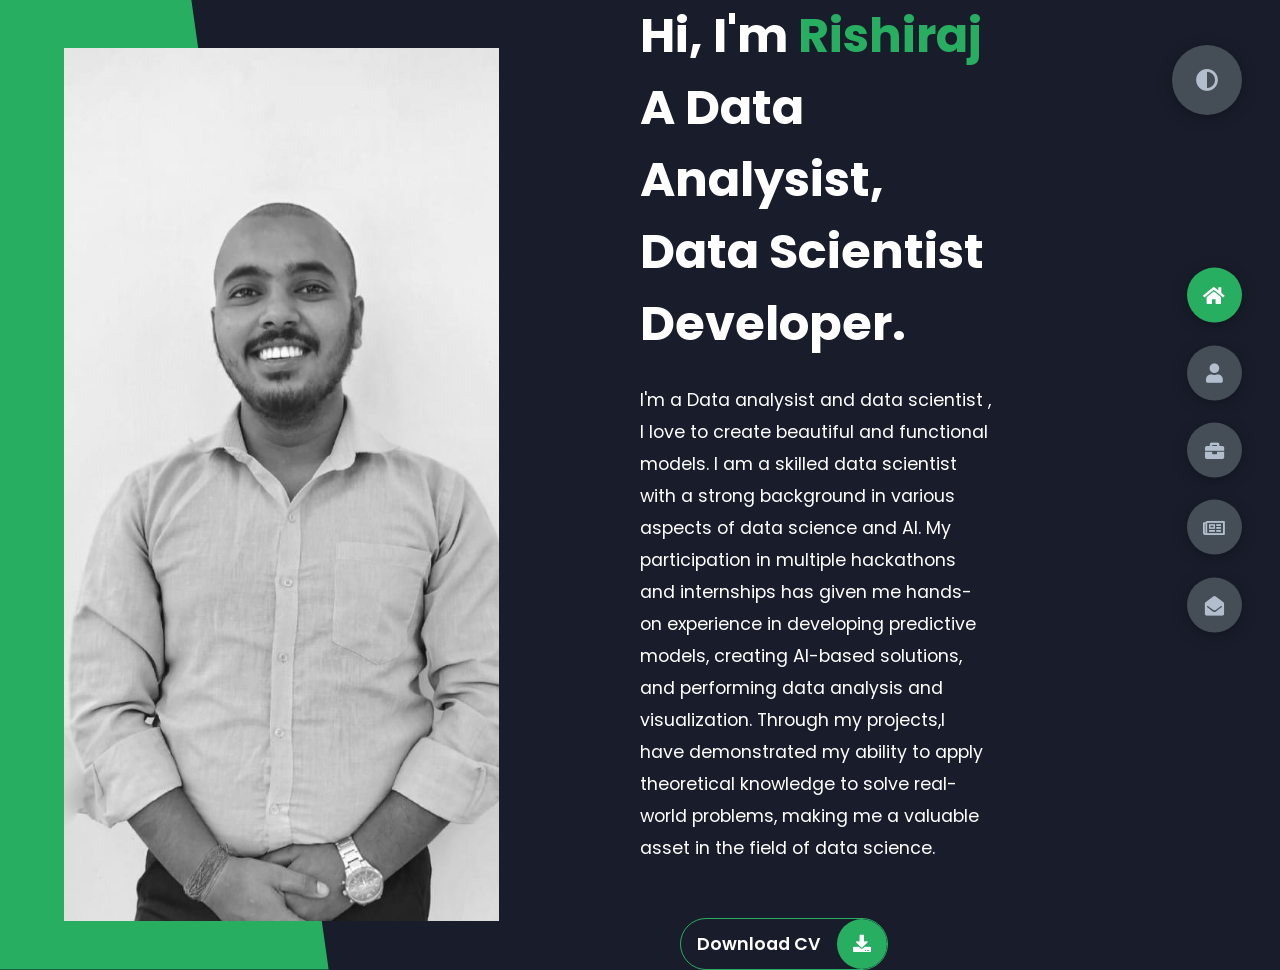
==== index.html @ 8ef6120b "first commit" ====
<!DOCTYPE html>
<html lang="en">
<head>
    <meta charset="UTF-8">
    <meta http-equiv="X-UA-Compatible" content="IE=edge">
    <meta name="viewport" content="width=device-width, initial-scale=1.0">
    <title>Portfolio</title>
    <link rel="stylesheet" href="styles/styles.css">
    <link rel="preconnect" href="https://fonts.googleapis.com">
    <link rel="preconnect" href="https://fonts.gstatic.com" crossorigin>
    <link rel="stylesheet" href="https://cdnjs.cloudflare.com/ajax/libs/font-awesome/5.15.4/css/all.min.css" integrity="sha512-1ycn6IcaQQ40/MKBW2W4Rhis/DbILU74C1vSrLJxCq57o941Ym01SwNsOMqvEBFlcgUa6xLiPY/NS5R+E6ztJQ==" crossorigin="anonymous" referrerpolicy="no-referrer" />
    <link href="https://fonts.googleapis.com/css2?family=Poppins:wght@400;500;600;700;800&display=swap" rel="stylesheet">
</head>
<body class="main-content">
    <header class="container header active" id="home">
        <div class="header-content">
            <div class="left-header">
                <div class="h-shape"></div>
                <div class="image">
                    <img src="img/profile.jpg" alt="">
                </div>
            </div>
            <div class="right-header">
                <h1 class="name">
                    Hi, I'm <span>Rishiraj</span>
                    A Data Analysist, Data Scientist Developer.
                </h1>
                <p>
                    I'm a Data analysist and data scientist , I love to create beautiful and functional models.
                    I am a skilled data scientist with a strong background in various aspects of data science and AI. 
                    My participation in multiple hackathons and internships has given me hands-on experience in developing predictive models, 
                    creating AI-based solutions, and performing data analysis and visualization. 
                    Through my projects,I have demonstrated my ability to apply theoretical knowledge to solve real-world problems, 
                    making me a valuable asset in the field of data science.
                </p>
                <div class="btn-con">
                    <a href="https://drive.google.com/file/d/1tD6xIuX5sP1m7HAgYKyk9dXSA5JoWOul/view" class="main-btn">
                        <span class="btn-text">Download CV</span>
                        <span class="btn-icon"><i class="fas fa-download"></i></span>
                    </a>
                </div>
            </div>
        </div>
    </header>
    <main>
        <section class="container about" id="about">
            <div class="main-title">
                <h2>About <span>me</span><span class="bg-text">my stats</span></h2>
            </div>
            <div class="about-container">
                <div class="left-about">
                    <h4>Information About me</h4>
                    <p>
                        Hello, my name is Rishi Raj. I am a passionate computer science student specializing in artificial intelligence (AI), with a strong foundation in data science and AI. I have gained substantial practical experience through various hackathons and internships.
                        My academic journey and hands-on projects have equipped me with the skills to develop predictive models, create AI-based solutions, and perform detailed data analysis and visualization. Notable projects include AI-based robotic arms, hand gesture detection systems, and multiple PDF LLM models.
                        These experiences have enabled me to effectively apply theoretical knowledge to solve real-world problems.
                        My key strengths include a quick learning ability, adaptability, strong analytical skills, attention to detail, and a proactive problem-solving approach. These qualities allow me to excel in data analysis and model development.
                        I tend to take on too many tasks at once due to my high motivation and eagerness to contribute, which can sometimes lead to stress. I am actively working on improving my time management and prioritization skills.
                        My passion for AI and data science, combined with my practical experience and commitment to continuous learning, make me a valuable asset in the field. I am excited about opportunities to contribute to innovative projects and further develop my skills.
                    </p>
                    <div class="btn-con">
                        <a href="https://drive.google.com/file/d/1tD6xIuX5sP1m7HAgYKyk9dXSA5JoWOul/view" class="main-btn">
                            <span class="btn-text">Download CV</span>
                            <span class="btn-icon"><i class="fas fa-download"></i></span>
                        </a>
                    </div>
                </div>
                <div class="right-about">
                    <div class="about-item">
                        <div class="abt-text">
                            <p class="large-text">10+</p>
                            <p class="small-text">Projects <br /> Completed</p>
                        </div>
                    </div>
                    <div class="about-item">
                        <div class="abt-text">
                            <p class="large-text">2+</p>
                            <p class="small-text">Years of <br /> experience</p>
                        </div>
                    </div>
                    <div class="about-item">
                        <div class="abt-text">
                            <p class="large-text">15+</p>
                            <p class="small-text">Happy <br /> Clients</p>
                        </div>
                    </div>
                    <div class="about-item">
                        <div class="abt-text">
                            <p class="large-text">40+</p>
                            <p class="small-text">Customer <br /> reviews</p>
                        </div>
                    </div>
                </div>
            </div>
            <div class="about-stats">
                <h4 class="stat-title">My Skills</h4>
                <div class="progress-bars">
                    <div class="progress-bar">
                        <p class="prog-title">Data Analysist</p>
                        <div class="progress-con">
                            <p class="prog-text">80%</p>
                            <div class="progress">
                                <span class="html"></span>
                            </div>
                        </div>
                    </div>
                    <div class="progress-bar">
                        <p class="prog-title">python</p>
                        <div class="progress-con">
                            <p class="prog-text">95%</p>
                            <div class="progress">
                                <span class="css"></span>
                            </div>
                        </div>
                    </div>
                    <div class="progress-bar">
                        <p class="prog-title">Data Scientist</p>
                        <div class="progress-con">
                            <p class="prog-text">75%</p>
                            <div class="progress">
                                <span class="js"></span>
                            </div>
                        </div>
                    </div>
                    <div class="progress-bar">
                        <p class="prog-title">pandas</p>
                        <div class="progress-con">
                            <p class="prog-text">70%</p>
                            <div class="progress">
                                <span class="react"></span>
                            </div>
                        </div>
                    </div>
                    <div class="progress-bar">
                        <p class="prog-title">power Bi</p>
                        <div class="progress-con">
                            <p class="prog-text">67%</p>
                            <div class="progress">
                                <span class="node"></span>
                            </div>
                        </div>
                    </div>
                    <div class="progress-bar">
                        <p class="prog-title">Dialogflow</p>
                        <div class="progress-con">
                            <p class="prog-text">70%</p>
                            <div class="progress">
                                <span class="python"></span>
                            </div>
                        </div>
                    </div>
                </div>
            </div>
            <h4 class="stat-title">My Timeline</h4>
            <div class="timeline">
                <div class="timeline-item">
                    <div class="tl-icon">
                        <i class="fas fa-briefcase"></i>
                    </div>
                    <p class="tl-duration">january 2024 - present</p>
                    <h5>Data Analysist intern<span> - Akiyam solution Private limited</span></h5>
                    <p>
                        Key Skills: Python, Data Analysis, Megical.io, Apollo.ai, Power BI
                        Lead Generation:
                        Utilize Apollo.io for data scraping to efficiently gather potential leads and contact information.
                        Data Analysis with Power BI:
                        Currently working with Power BI to analyze data and create insightful reports and dashboards to support data-driven decision-making.
                    </p>
                </div>
                <div class="timeline-item">
                    <div class="tl-icon">
                        <i class="fas fa-briefcase"></i>
                    </div>
                    <p class="tl-duration">april 2023- january 2024</p>
                    <h5>Data scientist intern<span> - Quantum AI system</span></h5>
                    <p>
                        **Key Skills**: Machine Learning (ML), Large Language Models (LLM), Python, Data Science, Dialogflow
                        Optimized AI solutions through data analysis and model development. 
                        Enhanced user interactions by integrating large language models (LLM) into UI/UX design. Developed chatbots using LLM for interacting with PDF documents.
                        Created data insight dashboards in Django, integrating with databases.
                        Improved user communication by building AI chatbots with Dialogflow and LLM. Designed interactive financial data representations using data visualization tools. Enhanced system architecture and data quality by creating and documenting data models and flows.
                    </p>
                </div>
                <div class="timeline-item">
                    <div class="tl-icon">
                        <i class="fas fa-briefcase"></i>
                    </div>
                    <p class="tl-duration"> december 2023 - may2024</p>
                    <h5>Data scientist developer intern <span> Nullclass Private limited </span></h5>
                    <p>
                        Key Skills: NLTK, CI/CD pipeline, Python.
                        Built a summary generation web app and summarized news articles.
                        Created a chatbot using NLP.
                        Developed an automated machine learning pipeline for faster model training and deployment.
                    </p>
                </div>
                <div class="timeline-item">
                    <div class="tl-icon">
                        <i class="fas fa-briefcase"></i>
                    </div>
                    <p class="tl-duration">2017 march</p>
                    <h5>Secondary school <span> - R.B. +2 HIGH SCHOOL</span></h5>
                    <p>
                        This entry indicates that the person completed their 10th grade education at R.B. +2 High School in Nalanda in the year 2017.
                        They were enrolled under the Bihar Board of Open Schooling and Examination (BBOSE) and achieved a percentage score of 66.20%.
                    </p>
                </div>
                <div class="timeline-item">
                    <div class="tl-icon">
                        <i class="fas fa-briefcase"></i>
                    </div>
                    <p class="tl-duration">2017 - 2019</p>
                    <h5>Senior-secondary school<span> M.H.S Hight school</span></h5>
                    <p>
                        This indicates that the individual completed their 12th grade at M.H.S. High School in Patna in the year 2020.
                        They were under the Bihar School Examination Board (BSEB) and achieved a percentage score of 70%.
                    </p>
                </div>
                <div class="timeline-item">
                    <div class="tl-icon">
                        <i class="fas fa-briefcase"></i>
                    </div>
                    <p class="tl-duration">2021 - present</p>
                    <h5>Computer Science with Artifical Intelligents Degree<span> - Parul  University</span></h5>
                    <p> Degree: Bachelor of Technology (B.Tech.)
                        CGPA: 6.28 out of 10
                        This indicates that you are pursuing a B.Tech.
                        degree in Computer Science and Engineering with a focus on Programming and Information Technology at Parul University.
                        Your cumulative grade point average (CGPA) so far is 6.28 on a 10-point scale.
                    </p>
                </div>
            </div>
        </section>
        <section class="container" id="portfolio">
            <div class="main-title">
                <h2>My <span>Portfolio</span><span class="bg-text">My Work</span></h2>
            </div>
            <p class="port-text">
                Here is some of my work that I've done in various programming languages.
            </p>
            <div class="portfolios">
                <div class="portfolio-item">
                    <div class="image">
                        <img src="img/hand1.jpg" alt="">
                    </div>
                    <div class="hover-items">
                        <h3>Project Source</h3>
                        <div class="icons">
                            <a href="https://github.com/chalescharli/gasters/blob/main/seco.py" class="icon">
                                <i class="fab fa-github"></i>
                            </a>
                    
                            
                        </div>
                    </div>
                </div>
                <div class="portfolio-item">
                    <div class="image">
                        <img src="img/data analysist.jpg" alt="">
                    </div>
                    <div class="hover-items">
                        <h3>Project Source</h3>
                        <div class="icons">
                            <a href="https://github.com/chalescharli/data-analysist-assignment-" class="icon">
                                <i class="fab fa-github"></i>
                            </a>
                        </div>
                    </div>
                </div>
                <div class="portfolio-item">
                    <div class="image">
                        <img src="img/AI base arm.jpg" alt="">
                    </div>
                    <div class="hover-items">
                        <h3>Project Source</h3>
                        <div class="icons">
                            <a href="https://github.com/chalescharli/minor-project" class="icon">
                                <i class="fab fa-github"></i>
                            </a>
                        </div>
                    </div>
                </div>
                <div class="portfolio-item">
                    <div class="image">
                        <img src="img/LLM.jpg" alt="">
                    </div>
                    <div class="hover-items">
                        <h3>Project Source</h3>
                        <div class="icons">
                            <a href="https://github.com/chalescharli/multiple_pdf_LLM" class="icon">
                                <i class="fab fa-github"></i>
                            </a>
                        </div>
                    </div>
                </div>
                <div class="portfolio-item">
                    <div class="image">
                        <img src="img/Machine-Learning.jpg" alt="">
                    </div>
                    <div class="hover-items">
                        <h3>Project Source</h3>
                        <div class="icons">
                            <a href="https://github.com/chalescharli/Python_Machine_learning_masters" class="icon">
                                <i class="fab fa-github"></i>
                            </a>
                        </div>
                    </div>
                </div>
                <div class="portfolio-item">
                    <div class="image">
                        <img src="img/data-science.jpg" alt="">
                    </div>
                    <div class="hover-items">
                        <h3>Project Source</h3>
                        <div class="icons">
                            <a href="https://github.com/chalescharli/data-science-assignment-" class="icon">
                                <i class="fab fa-github"></i>
                            </a>
                        </div>
                    </div>
                </div>
                <div class="portfolio-item">
                    <div class="image">
                        <img src="img/audio.jpg" alt="">
                    </div>
                    <div class="hover-items">
                        <h3>Project Source</h3>
                        <div class="icons">
                            <a href="https://github.com/chalescharli/audio-recogination" class="icon">
                                <i class="fab fa-github"></i>
                            </a>
                        </div>
                    </div>
                </div>
            </div>
        </section>
        <section class="container" id="blogs">
            <div class="blogs-content">
                <div class="main-title">
                    <h2>My <span>Blogs</span><span class="bg-text">My Blogs</span></h2>
                </div>
                <div class="blogs">
                    <div class="blog">
                        <img src="img/ros.jpg" alt="">
                        <div class="blog-text">
                            <h4>
                                what is ROS and how to connect with Artifical intelligence
                            </h4>
                            <p>
                                ROS, or Robot Operating System, 
                                is an open-source framework designed for robotics development.
                                Integrating AI with ROS allows robots to perform more intelligent and autonomous tasks.
                            </p>
                        </div>
                    </div>
                    <div class="blog">
                        <img src="img/neural network.jpg" alt="">
                        <div class="blog-text">
                            <h4>
                                basic knowledge of neural network and there uses
                            </h4>
                            <p>
                                A neural network is a computational model that is designed based on the functions of animal nerve systems, 
                                especially the brain to process information. It consists of layers of interconnected nodes (neurons). These networks are used to recognize patterns, 
                                make decisions as well as for accomplishing complex tasks through learning from data.
                            </p>
                        </div>
                    </div>
                    <div class="blog">
                        <img src="img/blogdatascience.jpg" alt="">
                        <div class="blog-text">
                            <h4>
                                How to become a data scientist?
                            </h4>
                            <p>
                                It is true that minimum education and training is somewhat mandatory to pursue a career as a data scientist but it also requires technical, domain and industry experience. 
                            </p>
                        </div>
                    </div>
                    <div class="blog">
                        <img src="img/llm_blog.jpg" alt="">
                        <div class="blog-text">
                            <h4>
                                Large Language Model (LLM)
                            </h4>
                            <p>
                                Large Language Models (LLMs) have revolutionized the natural language processing by excelling in tasks such as text generation, translation, summarization and question answering. Despite their impressive capabilities, these models may not always be suitable for specific tasks or domains due to compatibility issues. 
                            </p>
                        </div>
                    </div>
                    <div class="blog">
                        <img src="img/generative ai.jpg" alt="">
                        <div class="blog-text">
                            <h4>
                                what is Generative AI?
                            </h4>
                            <p>
                                Generative AI refers to artificial intelligence systems that can create new content or data, such as text, images, music, and more, by learning patterns from existing data. These models can generate human-like text, produce realistic images, create original music, and even design new products.
                            </p>
                        </div>
                    </div>
                    <div class="blog">
                        <img src="img/blog machine learning.jpg" alt="">
                        <div class="blog-text">
                            <h4>
                               what is machine learning?
                            </h4>
                            <p>
                                Machine learning (ML) is a subfield of artificial intelligence (AI) that involves the development of algorithms and statistical models that enable computers to learn from and make predictions or decisions based on data. Unlike traditional programming, where a computer follows explicit instructions to perform a task, machine learning allows computers to identify patterns and infer rules from data to improve their performance on a specific task over time.
                            </p>
                        </div>
                    </div>
                </div>
            </div>
        </section>
        <section class="container contact" id="contact">
            <div class="contact-container">
                <div class="main-title">
                    <h2>Contact <span>Me</span><span class="bg-text">Contact</span></h2>
                </div>
                <div class="contact-content-con">
                    <div class="left-contact">
                        <h4>Contact me here</h4>
                        <p>
                          Thank you for visiting my website.

                        </p>
                        <div class="contact-info">
                            <div class="contact-item">
                                <div class="icon">
                                    <i class="fas fa-map-marker-alt"></i>
                                    <span>Location</span>
                                </div>
                                <p>
                                    : Gujarat, India
                                </p>
                            </div>
                            <div class="contact-item">
                                <div class="icon">
                                    <i class="fas fa-envelope"></i>
                                    <span>Email</span>
                                </div>
                                <p>
                                    <span>: rishiraj1131@gmail.com</span>
                                </p>
                            </div>
                            <div class="contact-item">
                                <div class="icon">
                                    <i class="fas fa-user-graduate"></i>
                                    <span>Education</span>
                                </div>
                                <p>
                                    <span>: Parul University </span>
                                </p>
                            </div>
                            <div class="contact-item">
                                <div class="icon">
                                    <i class="fas fa-user-graduate"></i>
                                    <span>Mobile Number</span>
                                </div>
                                <p>
                                    <span>: 7779839102</span>
                                </p>
                            </div>
                            <div class="contact-item">
                                <div class="icon">
                                    <i class="fas fa-globe-africa"></i>
                                    <span>Languages</span>
                                </div>
                                <p>
                                    <span>: English, Hindi</span>
                                </p>
                            </div>
                        </div>
                        <div class="contact-icons">
                            <div class="contact-icon">
                                <a href="https://www.facebook.com/rorajput4" target="_blank">
                                    <i class="fab fa-facebook-f"></i>
                                </a>
                                <a href="https://twitter.com/RishiRa07490731" target="_blank">
                                    <i class="fab fa-twitter"></i>
                                </a>
                                <a href="https://github.com/chalescharli" target="_blank">
                                    <i class="fab fa-github"></i>
                                </a>
                                <a href="https://charli-rishi1131.medium.com/" target="_blank">
                                    <i class="fab fa-medium"></i>
                                </a>

                               
                            </div>
                        </div>
                        <div class="contact-form">
                            <div class="submit-btn">
                                <a href="https://drive.google.com/file/d/1tD6xIuX5sP1m7HAgYKyk9dXSA5JoWOul/view" class="main-btn">
                                    <span class="btn-text">Download CV</span>
                                    <span class="btn-icon"><i class="fas fa-download"></i></span>
                                </a>
                            </div>
                        </div>
                    </div>
                    <div class="right-contact">
                        <form action="https://formsubmit.co/rishiraj1131@gmail.com" method="POST" class="contact-form">
                            <div class="input-control i-c-2">
                                <input type="text" name="name" required placeholder="YOUR NAME">
                                <input type="email" name="email"required placeholder="YOUR EMAIL">
                            </div>
                            <div class="input-control">
                                <input type="text" name="subject" required placeholder="ENTER SUBJECT">
                            </div>
                            <div class="input-control">
                                <textarea name="message" id="" cols="15" rows="8" placeholder="Message Here..."></textarea>
                            </div>

                            <input name="_formsubmit_id" type="text" style="display:none">
                            
                            <div class="submit-btn1">
                                <div  class="main-btn1">
                                    <button type="submit" class="btn-text1">Send</button>
                                    
                                </div>
                            </div>
                        
                        </form>
                        
                    </div>
                </div>
            </div>
        </section>
    </main>
   <form>
    <div class="controls">
        <div class="control active-btn" data-id="home" >
            <i class="fas fa-home"></i>
        </div>
        <div class="control" data-id="about">
            <i class="fas fa-user"></i>
        </div>
        <div class="control" data-id="portfolio">
            <i class="fas fa-briefcase"></i>
        </div>
        <div class="control" data-id="blogs">
            <i class="far fa-newspaper"></i>
        </div>
        <div class="control" data-id="contact">
            <i class="fas fa-envelope-open"></i>
        </div>
    </div>
    <div class="theme-btn">
        <i class="fas fa-adjust"></i>
    </div>
    <script src="app.js"></script>
</body>
</html>
---- styles/styles.css ----
* {
  margin: 0;
  padding: 0;
  box-sizing: border-box;
  list-style: none;
}

:root {
  --color-primary: #191d2b;
  --color-secondary: #27AE60;
  --color-white: #FFFFFF;
  --color-black: #000;
  --color-grey0: #f8f8f8;
  --color-grey-1: #dbe1e8;
  --color-grey-2: #b2becd;
  --color-grey-3: #6c7983;
  --color-grey-4: #454e56;
  --color-grey-5: #2a2e35;
  --color-grey-6: #12181b;
  --br-sm-2: 14px;
  --box-shadow-1: 0 3px 15px rgba(0,0,0,.3);
}

.light-mode {
  --color-primary: #FFFFFF;
  --color-secondary: #F56692;
  --color-white: #454e56;
  --color-black: #000;
  --color-grey0: #f8f8f8;
  --color-grey-1: #6c7983;
  --color-grey-2: #6c7983;
  --color-grey-3: #6c7983;
  --color-grey-4: #454e56;
  --color-grey-5: #f8f8f8;
  --color-grey-6: #12181b;
}

body {
  background-color: var(--color-primary);
  font-family: "Poppins", sans-serif;
  font-size: 1.1rem;
  color: var(--color-white);
  transition: all 0.4s ease-in-out;
}

a {
  display: inline-block;
  text-decoration: none;
  color: inherit;
  font-family: inherit;
}

header {
  min-height: 100vh;
  color: var(--color-white);
  overflow: hidden;
  padding: 0 !important;
}

section {
  min-height: 100vh;
  width: 100%;
  position: absolute;
  left: 0;
  top: 0;
  padding: 3rem 18rem;
}

.container {
  display: none;
  transform: translateY(-100%) scale(0);
  transition: all 0.4s ease-in-out;
  background-color: var(--color-primary);
}

.active {
  display: block;
  animation: appear 1s ease-in-out;
  transform: translateY(0) scaleY(1);
}
@keyframes appear {
  0% {
    transform: translateY(-100%) scaleY(0);
  }
  100% {
    transform: translateY(0) scaleY(1);
  }
}

.controls {
  position: fixed;
  z-index: 10;
  top: 50%;
  right: 3%;
  display: flex;
  flex-direction: column;
  align-items: center;
  justify-content: center;
  transform: translateY(-50%);
}
.controls .control {
  padding: 1rem;
  cursor: pointer;
  background-color: var(--color-grey-4);
  width: 55px;
  height: 55px;
  border-radius: 50%;
  display: flex;
  justify-content: center;
  align-items: center;
  margin: 0.7rem 0;
  box-shadow: var(--box-shadow-1);
}
.controls .control i {
  font-size: 1.2rem;
  color: var(--color-grey-2);
  pointer-events: none;
}
.controls .active-btn {
  background-color: var(--color-secondary);
  transition: all 0.4s ease-in-out;
}
.controls .active-btn i {
  color: var(--color-white);
}

.theme-btn {
  top: 5%;
  right: 3%;
  width: 70px;
  height: 70px;
  border-radius: 50%;
  background-color: var(--color-grey-4);
  cursor: pointer;
  position: fixed;
  display: flex;
  justify-content: center;
  align-items: center;
  box-shadow: 0 3px 15px rgba(0, 0, 0, 0.3);
  transition: all 0.1s ease-in-out;
}
.theme-btn:active {
  transform: translateY(-3px);
}
.theme-btn i {
  font-size: 1.4rem;
  color: var(--color-grey-2);
  pointer-events: none;
}

/*Header-content*/
.header-content {
  display: grid;
  grid-template-columns: repeat(2, 1fr);
  min-height: 100vh;
}
.header-content .left-header {
  display: flex;
  align-items: center;
  position: relative;
}
.header-content .left-header .h-shape {
  transition: all 0.4s ease-in-out;
  width: 65%;
  height: 100%;
  background-color: var(--color-secondary);
  position: absolute;
  left: 0;
  top: 0;
  z-index: -1;
  -webkit-clip-path: polygon(0 0, 46% 0, 79% 100%, 0% 100%);
          clip-path: polygon(0 0, 46% 0, 79% 100%, 0% 100%);
}
.header-content .left-header .image {
  border-radius: var(--br-sm-2);
  height: 90%;
  width: 68%;
  margin-left: 4rem;
  background-color: var(--color-black);
  transition: all 0.4s ease-in-out;
}
.header-content .left-header .image img {
  width: 100%;
  height: 100%;
  -o-object-fit: cover;
     object-fit: cover;
  transition: all 0.4s ease-in-out;
  filter: grayscale(100%);
}
.header-content .left-header .image img:hover {
  filter: grayscale(0);
}
.header-content .right-header {
  display: flex;
  flex-direction: column;
  justify-content: center;
  padding-right: 18rem;
}
.header-content .right-header .name {
  font-size: 3rem;
}
.header-content .right-header .name span {
  color: var(--color-secondary);
}
.header-content .right-header p {
  margin: 1.5rem 0;
  line-height: 2rem;
}

/*About*/
.about-container {
  display: grid;
  grid-template-columns: repeat(2, 1fr);
  padding-top: 3.5rem;
  padding-bottom: 5rem;
}
.about-container .right-about {
  display: grid;
  grid-template-columns: repeat(2, 1fr);
  grid-gap: 2rem;
}
.about-container .right-about .about-item {
  border: 1px solid var(--color-grey-5);
  border-radius: 5px;
  transition: all 0.4s ease-in-out;
  box-shadow: 1px 2px 15px rgba(0, 0, 0, 0.1);
}
.about-container .right-about .about-item:hover {
  cursor: default;
  transform: translateY(-5px);
  border: 1px solid var(--color-secondary);
  box-shadow: 1px 4px 15px rgba(0, 0, 0, 0.32);
}
.about-container .right-about .about-item .abt-text {
  padding: 1.5rem;
  display: flex;
  flex-direction: column;
}
.about-container .right-about .about-item .abt-text .large-text {
  font-size: 3rem;
  font-weight: 700;
  color: var(--color-secondary);
}
.about-container .right-about .about-item .abt-text .small-text {
  padding-left: 3rem;
  position: relative;
  text-transform: uppercase;
  font-size: 1.2rem;
  color: var(--color-grey-1);
  letter-spacing: 2px;
}
.about-container .right-about .about-item .abt-text .small-text::before {
  content: "";
  position: absolute;
  left: 0;
  top: 15px;
  width: 2rem;
  height: 2px;
  background-color: var(--color-grey-5);
}
.about-container .left-about {
  padding-right: 5rem;
}
.about-container .left-about p {
  line-height: 2rem;
  padding: 1rem;
  color: var(--color-grey-1);
}
.about-container .left-about h4 {
  font-size: 2rem;
  text-transform: uppercase;
}

.about-stats {
  padding-bottom: 4rem;
}
.about-stats .progress-bars {
  display: grid;
  grid-template-columns: repeat(2, 1fr);
  grid-gap: 2rem;
}
.about-stats .progress-bars .progress-bar {
  display: flex;
  flex-direction: column;
}
.about-stats .progress-bars .progress-bar .prog-title {
  text-transform: uppercase;
  font-weight: 500;
}
.about-stats .progress-bars .progress-bar .progress-con {
  display: flex;
  align-items: center;
}
.about-stats .progress-bars .progress-bar .progress-con .prog-text {
  color: var(--color-grey-2);
}
.about-stats .progress-bars .progress-bar .progress-con .progress {
  width: 100%;
  height: 0.45rem;
  background-color: var(--color-grey-4);
  margin-left: 1rem;
  position: relative;
}
.about-stats .progress-bars .progress-bar .progress-con .progress span {
  position: absolute;
  top: 0;
  left: 0;
  height: 100%;
  background-color: var(--color-secondary);
  transition: all 0.4s ease-in-out;
  width: 60%;
}
.about-stats .progress-bars .progress-bar .progress-con .progress .html {
  width: 80%;
}
.about-stats .progress-bars .progress-bar .progress-con .progress .css {
  width: 95%;
}
.about-stats .progress-bars .progress-bar .progress-con .progress .js {
  width: 75%;
}
.about-stats .progress-bars .progress-bar .progress-con .progress .react {
  width: 60%;
}
.about-stats .progress-bars .progress-bar .progress-con .progress .node {
  width: 87%;
}
.about-stats .progress-bars .progress-bar .progress-con .progress .python {
  width: 70%;
}

.stat-title {
  text-transform: uppercase;
  font-size: 1.4rem;
  text-align: center;
  padding: 3.5rem 0;
  position: relative;
}
.stat-title::before {
  content: "";
  position: absolute;
  left: 50%;
  top: 0;
  width: 40%;
  height: 1px;
  background-color: var(--color-grey-5);
  transform: translateX(-50%);
}

/*Timeline*/
.timeline {
  display: grid;
  grid-template-columns: repeat(2, 1fr);
  grid-gap: 2rem;
  padding-bottom: 3rem;
}
.timeline .timeline-item {
  position: relative;
  padding-left: 3rem;
  border-left: 1px solid var(--color-grey-5);
}
.timeline .timeline-item .tl-icon {
  position: absolute;
  left: -27px;
  top: 0;
  background-color: var(--color-secondary);
  width: 50px;
  height: 50px;
  border-radius: 50%;
  display: flex;
  align-items: center;
  justify-content: center;
}
.timeline .timeline-item .tl-icon i {
  font-size: 1.3rem;
}
.timeline .timeline-item .tl-duration {
  padding: 0.2rem 0.6rem;
  background-color: var(--color-grey-5);
  border-radius: 15px;
  display: inline-block;
  font-size: 0.8rem;
  text-transform: uppercase;
  font-weight: 500;
}
.timeline .timeline-item h5 {
  padding: 1rem 0;
  text-transform: uppercase;
  font-size: 1.3rem;
  font-weight: 600;
}
.timeline .timeline-item h5 span {
  color: var(--color-grey-2);
  font-weight: 500;
  font-size: 1.2rem;
}
.timeline .timeline-item p {
  color: var(--color-grey-2);
}

.port-text {
  padding: 2rem 0;
  text-align: center;
}

.portfolios {
  display: grid;
  grid-template-columns: repeat(3, 1fr);
  grid-gap: 2rem;
  margin-top: 3rem;
}
.portfolios .portfolio-item {
  position: relative;
  border-radius: 15px;
}
.portfolios .portfolio-item img {
  width: 100%;
  height: 300px;
  -o-object-fit: cover;
     object-fit: cover;
  border-radius: 15px;
}
.portfolios .portfolio-item .hover-items {
  width: 100%;
  height: 100%;
  background-color: var(--color-secondary);
  position: absolute;
  left: 0;
  top: 0;
  border-radius: 15px;
  display: flex;
  justify-content: center;
  align-items: center;
  flex-direction: column;
  opacity: 0;
  transform: scale(0);
  transition: all 0.4s ease-in-out;
}
.portfolios .portfolio-item .hover-items h3 {
  font-size: 1.5rem;
  color: var(--color-white);
  margin-bottom: 1.5rem;
}
.portfolios .portfolio-item .hover-items .icons {
  display: flex;
  justify-content: center;
  align-items: center;
}
.portfolios .portfolio-item .hover-items .icons .icon {
  background-color: var(--color-primary);
  border-radius: 50%;
  width: 50px;
  height: 50px;
  display: flex;
  align-items: center;
  justify-content: center;
  margin: 0 1rem;
  cursor: pointer;
  transition: all 0.4s ease-in-out;
}
.portfolios .portfolio-item .hover-items .icons .icon i {
  font-size: 1.5rem;
  color: var(--color-white);
  margin: 0 1rem;
}
.portfolios .portfolio-item .hover-items .icons .icon:hover {
  background-color: var(--color-white);
}
.portfolios .portfolio-item .hover-items .icons .icon:hover i {
  color: var(--color-primary);
}

.portfolio-item:hover .hover-items {
  opacity: 1;
  transform: scale(1);
}

.blogs {
  display: grid;
  grid-template-columns: repeat(3, 1fr);
  grid-gap: 2rem;
  margin-top: 3rem;
}
.blogs .blog {
  position: relative;
  background-color: var(--color-grey-5);
  border-radius: 5px;
  box-shadow: 1px 1px 20px rgba(0, 0, 0, 0.1);
  transition: all 0.4s ease-in-out;
}
.blogs .blog:hover {
  box-shadow: 1px 1px 20px rgba(0, 0, 0, 0.3);
  transform: translateY(-5px);
  transition: all 0.4s ease-in-out;
}
.blogs .blog:hover img {
  filter: grayscale(0);
  transform: scale(1.1);
  box-shadow: 0px 4px 15px rgba(0, 0, 0, 0.8);
}
.blogs .blog img {
  width: 100%;
  height: 300px;
  -o-object-fit: cover;
     object-fit: cover;
  border-top-left-radius: 5px;
  border-top-right-radius: 5px;
  filter: grayscale(100%);
  transition: all 0.4s ease-in-out;
}
.blogs .blog .blog-text {
  margin-top: -7px;
  padding: 1.1rem;
  border-top: 8px solid var(--color-secondary);
}
.blogs .blog .blog-text h4 {
  font-size: 1.5rem;
  margin-bottom: 0.7rem;
  transition: all 0.4s ease-in-out;
  cursor: pointer;
}
.blogs .blog .blog-text h4:hover {
  color: var(--color-secondary);
}
.blogs .blog .blog-text p {
  color: var(--color-grey-2);
  line-height: 2rem;
  padding-bottom: 1rem;
}

.contact-content-con {
  display: flex;
  padding-top: 3.5rem;
}
.contact-content-con .left-contact {
  flex: 2;
}
.contact-content-con .left-contact h4 {
  margin-top: 1rem;
  font-size: 2rem;
  text-transform: uppercase;
}
.contact-content-con .left-contact p {
  margin: 1rem 0;
  line-height: 2rem;
}
.contact-content-con .left-contact .contact-info .contact-item {
  display: flex;
  align-items: center;
  justify-content: space-between;
}
.contact-content-con .left-contact .contact-info .contact-item p {
  margin: 0.3rem 0 !important;
  padding: 0 !important;
}
.contact-content-con .left-contact .contact-info .contact-item .icon {
  display: grid;
  grid-template-columns: 40px 1fr;
}
.contact-content-con .left-contact .contact-info .contact-item .icon i {
  display: flex;
  align-items: center;
  font-size: 1.3rem;
}
.contact-content-con .left-contact .contact-icon {
  display: flex;
  margin-top: 2rem;
}
.contact-content-con .left-contact .contact-icon a {
  display: flex;
  align-items: center;
  color: var(--color-white);
  background-color: var(--color-grey-5);
  cursor: pointer;
  justify-content: center;
  width: 50px;
  height: 50px;
  border-radius: 50%;
  margin: 0 0.4rem;
  transition: all 0.4s ease-in-out;
}
.contact-content-con .left-contact .contact-icon a:hover {
  background-color: var(--color-secondary);
}
.contact-content-con .left-contact .contact-icon a:hover i {
  color: var(--color-primary);
}
.contact-content-con .left-contact .contact-icon a i {
  display: flex;
  align-items: center;
  justify-content: center;
  font-size: 1.3rem;
}
.contact-content-con .right-contact {
  flex: 3;
  margin-left: 3rem;
}
.contact-content-con .right-contact .input-control {
  margin: 1.5rem 0;
}
.contact-content-con .right-contact .input-control input, .contact-content-con .right-contact .input-control textarea {
  border-radius: 30px;
  font-weight: inherit;
  font-size: inherit;
  font-family: inherit;
  padding: 0.8rem 1.1rem;
  outline: none;
  border: none;
  background-color: var(--color-grey-5);
  width: 100%;
  color: var(--color-white);
  resize: none;
}
.contact-content-con .right-contact .i-c-2 {
  display: flex;
}
.contact-content-con .right-contact .i-c-2 :last-child {
  margin-left: 1.5rem;
}
.contact-content-con .right-contact .submit-btn {
  display: flex;
  justify-content: flex-start;
}
.submit-btn1{
  display: flex;
  justify-content: flex-start;
}
.buttons{
  display:flex;
  gap:50;
}
/*Independed components*/
.btn-con {
  display: flex;
  align-self: flex-start;
}

.main-btn {
  border-radius: 30px;
  color: inherit;
  font-weight: 600;
  position: relative;
  border: 1px solid var(--color-secondary);
  display: flex;
  align-self: flex-start;
  align-items: center;
  overflow: hidden;
  margin-left: 40px;
  justify-content: space-between;
  margin-top: 30px;
  
}
.main-btn1{
  border-radius: 30px;
  color: inherit;
  font-weight: 600;
  position: relative;
  border: 1px solid var(--color-secondary);
  display: flex;
  align-self: flex-start;
  align-items: center;
  overflow: hidden;
  margin-left: 40px;
  padding:10px;
  padding-left: 80px;
  padding-right: 80px;
}
.main-btn .btn-text  {
  padding: 0 1rem;
  
}
.btn-text1{
  padding:10px;
  border-radius: 30px;
  background-color: #191d2b;
  color: #FFFFFF;
}
.btn-text1:hover{
  transition: all 0.4s ease-out;
}
.btn-text1:hover::before {
  width: 100%;
  height: 100%;
  background-color: var(--color-secondary);
  transform: translateX(0);
  transition: all 0.4s ease-out;
}

.btn-text{
  padding: 70;
}
.main-btn .btn-icon  {
  background-color: var(--color-secondary);
  display: flex;
  align-items: center;
  justify-content: center;
  border-radius: 50%;
  padding: 1rem;
}
.main-btn::before {
  content: "";
  position: absolute;
  top: 0;
  right: 0;
  transform: translateX(100%);
  transition: all 0.4s ease-out;
  z-index: -1;
}
.main-btn:hover {
  transition: all 0.4s ease-out;
}
.main-btn:hover::before {
  width: 100%;
  height: 100%;
  background-color: var(--color-secondary);
  transform: translateX(0);
  transition: all 0.4s ease-out;
}




.main-btn1::before {
  content: "";
  position: absolute;
  top: 0;
  right: 0;
  transform: translateX(100%);
  transition: all 0.4s ease-out;
  z-index: -1;
}
.main-btn1:hover {
  transition: all 0.4s ease-out;
}
.main-btn1:hover::before {
  width: 100%;
  height: 100%;
  background-color: var(--color-secondary);
  transform: translateX(0);
  transition: all 0.4s ease-out;
}








.main-title {
  text-align: center;
}
.main-title h2 {
  position: relative;
  text-transform: uppercase;
  font-size: 4rem;
  font-weight: 700;
}
.main-title h2 span {
  color: var(--color-secondary);
}
.main-title h2 .bg-text {
  position: absolute;
  top: 50%;
  left: 50%;
  color: var(--color-grey-5);
  transition: all 0.4s ease-in-out;
  z-index: -1;
  transform: translate(-50%, -50%);
  font-weight: 800;
  font-size: 6.3rem;
}

.about-container .left-about p {
  padding-left: 0;
}

@media screen and (max-width: 600px) {
  header {
    padding: 0 !important;
  }
  .theme-btn {
    width: 50px;
    height: 50px;
  }
  .header-content {
    grid-template-columns: repeat(1, 1fr);
    padding-bottom: 6rem;
  }
  .left-header .h-shape {
    display: none;
  }
  .right-header {
    grid-row: 1;
    padding-right: 0rem !important;
    width: 90%;
    margin: 0 auto;
  }
  .right-header .name {
    font-size: 2.5rem !important;
    text-align: center;
    padding-top: 3rem;
  }
  .header-content .left-header .image {
    margin: 0 auto;
    width: 90%;
  }
  .controls {
    top: auto;
    bottom: 0;
    flex-direction: row;
    justify-content: center;
    left: 50%;
    transform: translateX(-50%);
    width: 100%;
    background-color: var(--color-grey-5);
  }
  .controls .control {
    margin: 1rem 0.3rem;
  }
  .about-container {
    grid-template-columns: repeat(1, 1fr);
  }
  .about-container .right-about {
    grid-template-columns: repeat(1, 1fr);
    padding-top: 2.5rem;
  }
  .about-container .left-about {
    padding-right: 0;
  }
  .about-container .left-about p {
    padding-left: 0;
  }
  .timeline {
    grid-template-columns: repeat(1, 1fr);
    padding-bottom: 6rem;
  }
  .container {
    padding: 2rem 2.5rem !important;
  }
  .about-stats .progress-bars {
    grid-template-columns: repeat(1, 1fr);
  }
  .portfolios {
    grid-template-columns: repeat(1, 1fr);
    padding-bottom: 6rem;
    margin-top: 1rem;
  }
  .blogs {
    grid-template-columns: repeat(1, 1fr);
    padding-bottom: 6rem;
  }
  .contact-content-con {
    flex-direction: column;
  }
  .contact-content-con .right-contact {
    margin-left: 0;
    margin-top: 2.5rem;
  }
  .contact-content-con .right-contact .i-c-2 {
    flex-direction: column;
  }
  .contact-content-con .right-contact .i-c-2 :last-child {
    margin-left: 0;
    margin-top: 1.5rem;
  }
  .contact-content-con .right-contact {
    margin-bottom: 6rem;
  }
  .contact-item {
    flex-direction: column;
    margin: 1rem 0;
  }
  .contact-item p {
    font-size: 15px;
    color: var(--color-grey-2);
  }
  .contact-item span {
    font-size: 15px;
  }
  .contact-item .icon {
    grid-template-columns: 25px 1fr;
  }
  .main-title h2 {
    font-size: 2rem;
  }
  .main-title h2 span {
    font-size: 2.3rem;
  }
  .main-title h2 .bg-text {
    font-size: 2.3rem;
  }
}
@media screen and (max-width: 1432px) {
  .container {
    padding: 7rem 11rem;
  }
  .contact-content-con {
    flex-direction: column;
  }
  .contact-content-con .right-contact {
    margin-left: 0;
    margin-top: 2.5rem;
  }
  .contact-content-con .right-contact .i-c-2 {
    flex-direction: column;
  }
  .contact-content-con .right-contact .i-c-2 :last-child {
    margin-left: 0;
    margin-top: 1.5rem;
  }
  .contact-content-con .right-contact {
    margin-bottom: 6rem;
  }
  .main-title h2 .bg-text {
    font-size: 5.5rem;
  }
}
@media screen and (max-width: 1250px) {
  .blogs {
    grid-template-columns: repeat(2, 1fr);
    margin-top: 6rem;
  }
  .portfolios {
    grid-template-columns: repeat(2, 1fr);
  }
  .header-content .right-header {
    padding-right: 5rem;
  }
}
@media screen and (max-width: 660px) {
  .blogs {
    grid-template-columns: repeat(1, 1fr);
  }
  .portfolios {
    grid-template-columns: repeat(1, 1fr);
  }
}
@media screen and (max-width: 1070px) {
  .about-container {
    grid-template-columns: repeat(1, 1fr);
  }
  .about-container .right-about {
    padding-top: 2.5rem;
  }
  .main-title h2 {
    font-size: 4rem;
  }
  .main-title h2 span {
    font-size: 4rem;
  }
  .main-title h2 .bg-text {
    font-size: 4.5rem;
  }
}
@media screen and (max-width: 970px) {
  .container {
    padding: 7rem 6rem;
  }
  .about-container .left-about {
    padding-right: 0rem;
  }
  .header-content {
    grid-template-columns: repeat(1, 1fr);
    padding-bottom: 6rem;
  }
  .left-header .h-shape {
    display: none;
  }
  .left-header .image {
    width: 90% !important;
    margin: 0 auto !important;
  }
  .right-header {
    grid-row: 1;
    padding-right: 0rem !important;
    width: 90%;
    margin: 0 auto;
  }
  .right-header .name {
    font-size: 2.5rem !important;
    text-align: center;
    padding-top: 3rem;
  }
}
@media screen and (max-width: 700px) {
  .container {
    padding: 7rem 3rem;
  }
  .about-stats .progress-bars {
    grid-template-columns: repeat(1, 1fr);
  }
  .about-container .right-about {
    grid-template-columns: repeat(1, 1fr);
  }
  .timeline {
    grid-template-columns: repeat(1, 1fr);
  }
  .main-title h2 {
    font-size: 3rem;
  }
  .main-title h2 span {
    font-size: 3rem;
  }
  .main-title h2 .bg-text {
    font-size: 4rem;
  }
}/*# sourceMappingURL=styles.css.map */
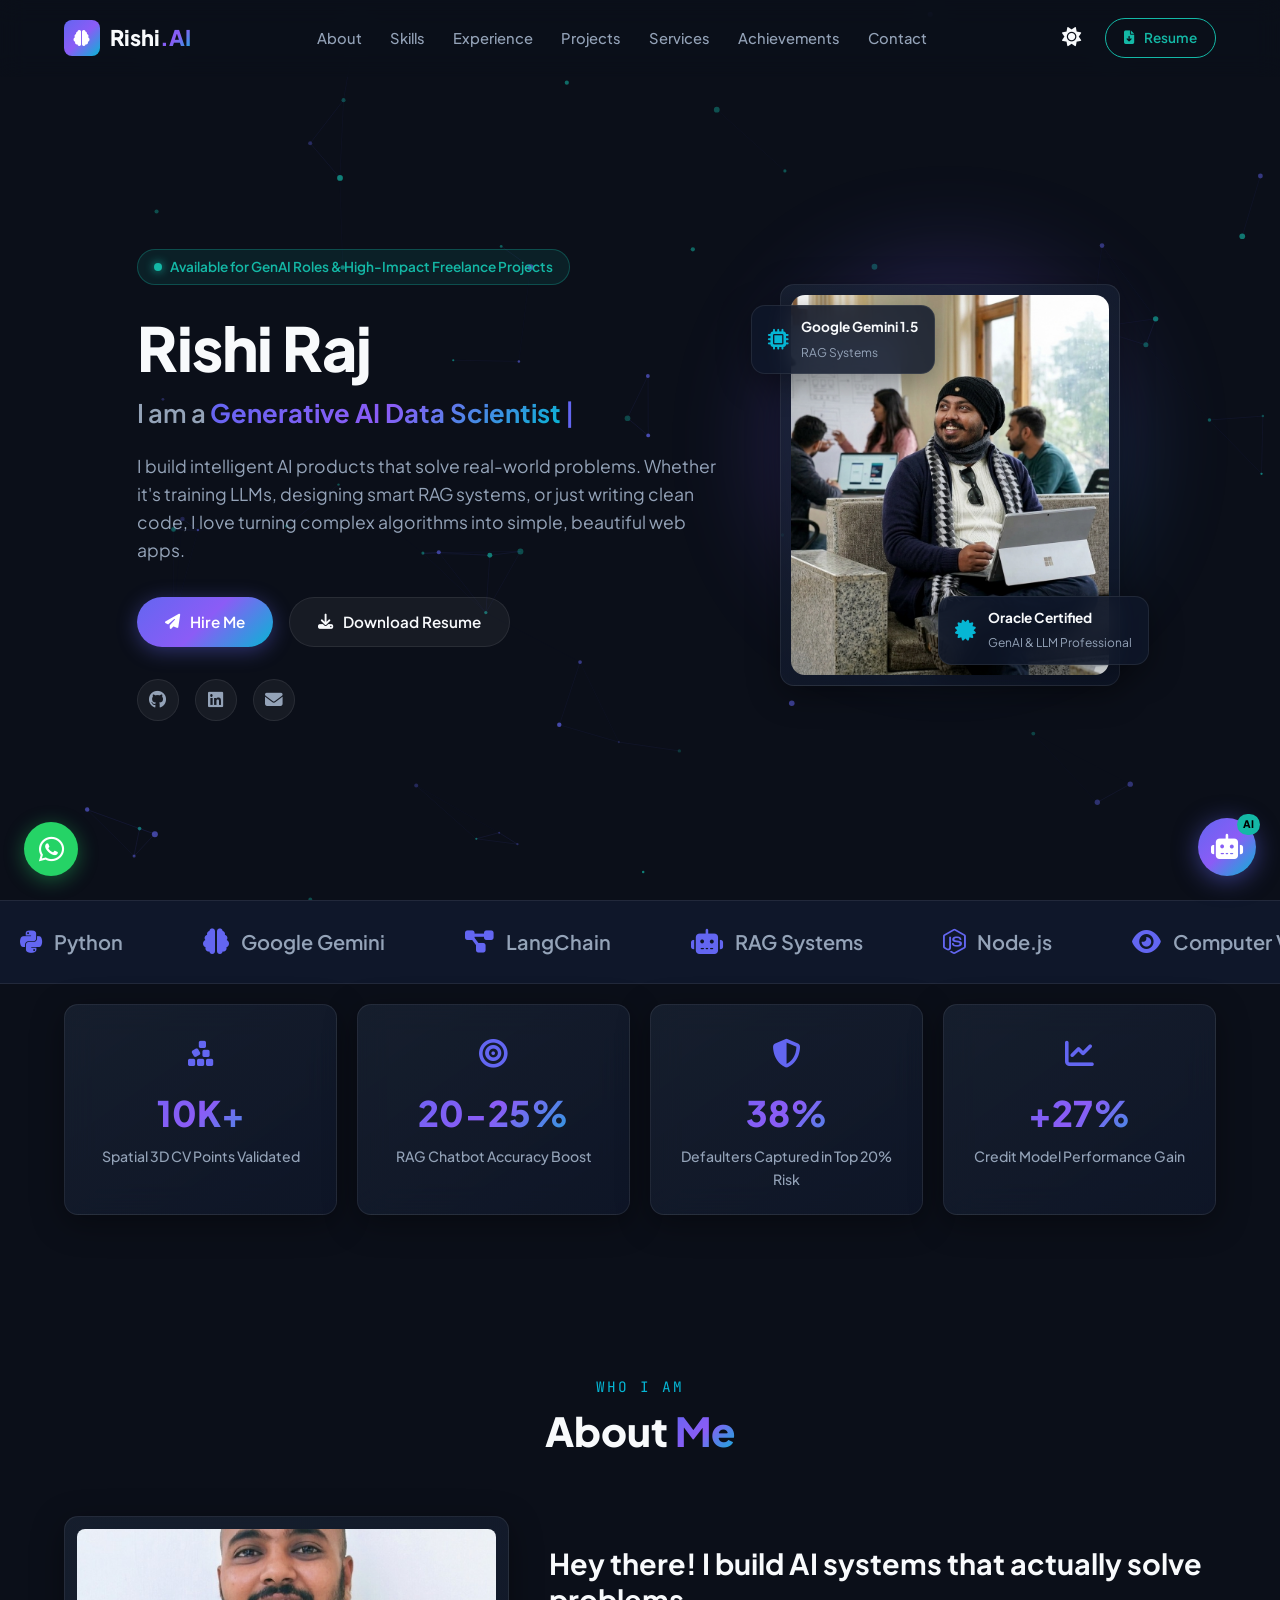
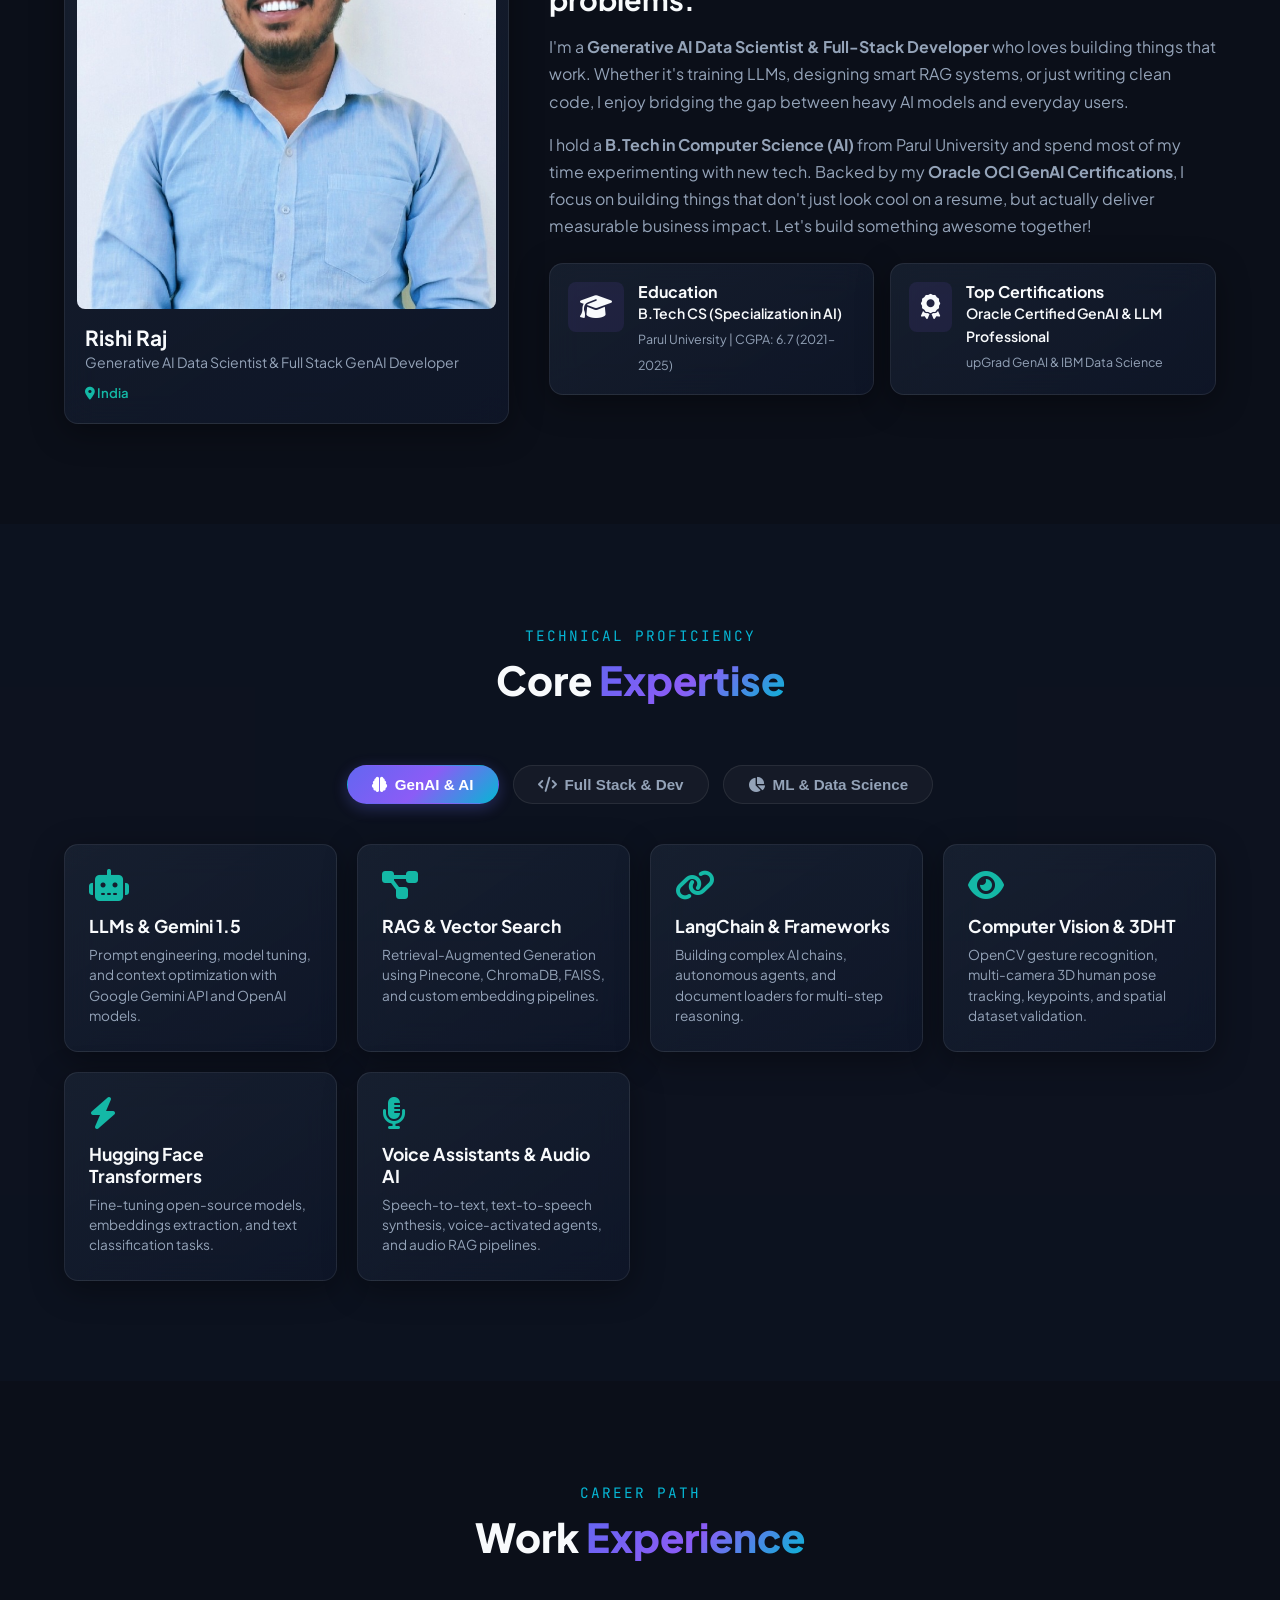
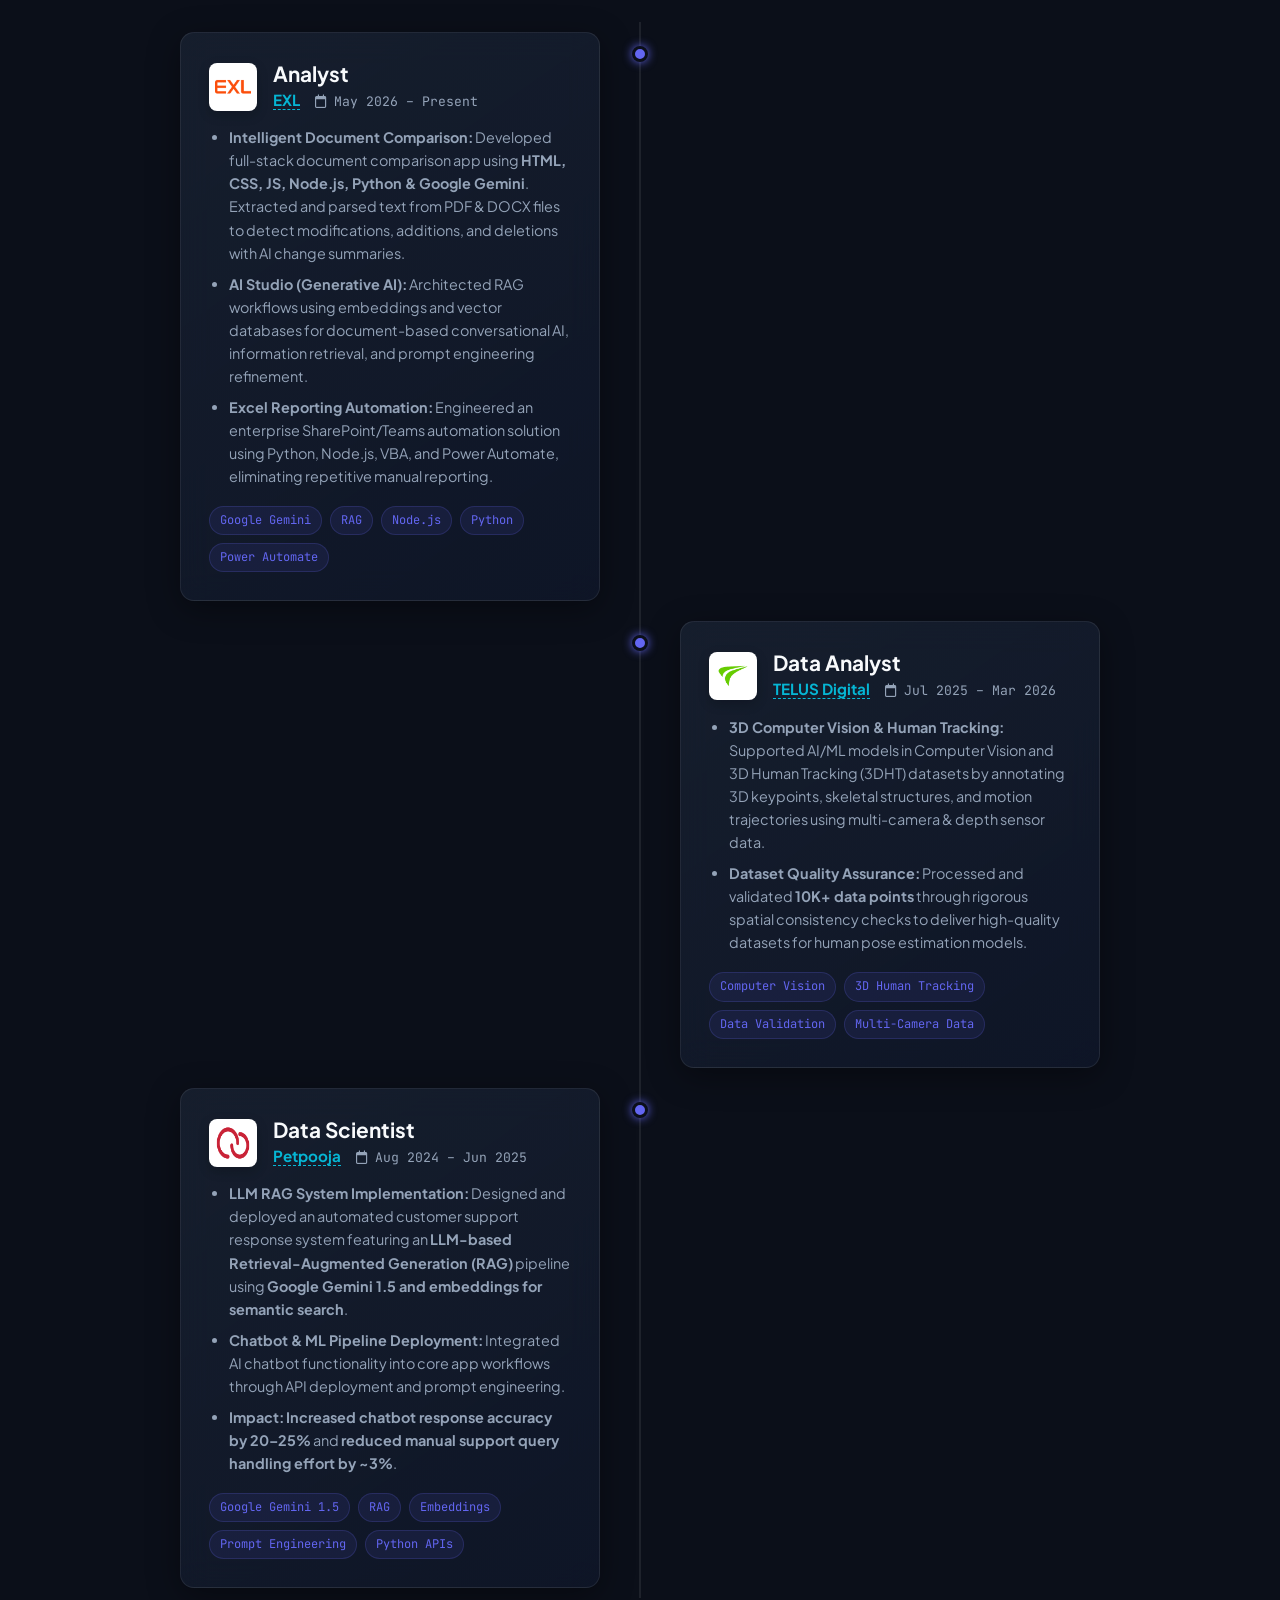
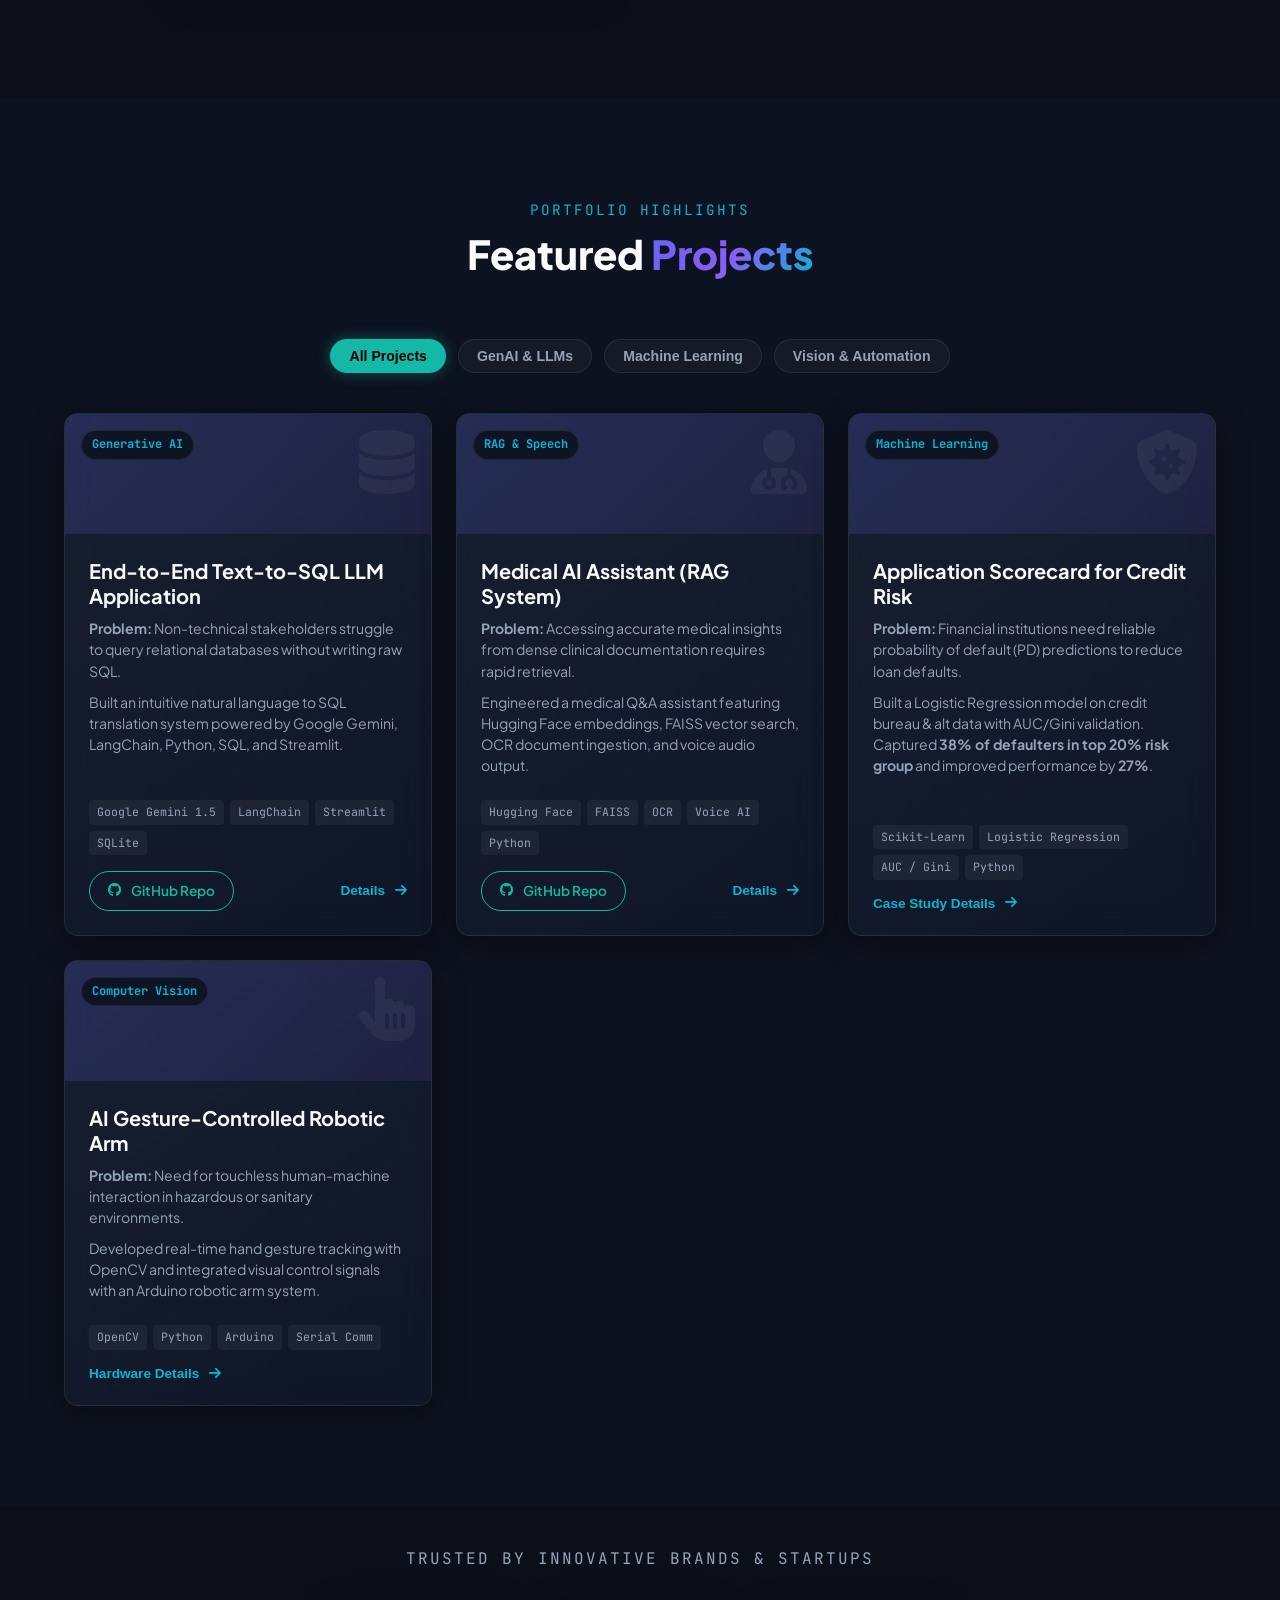
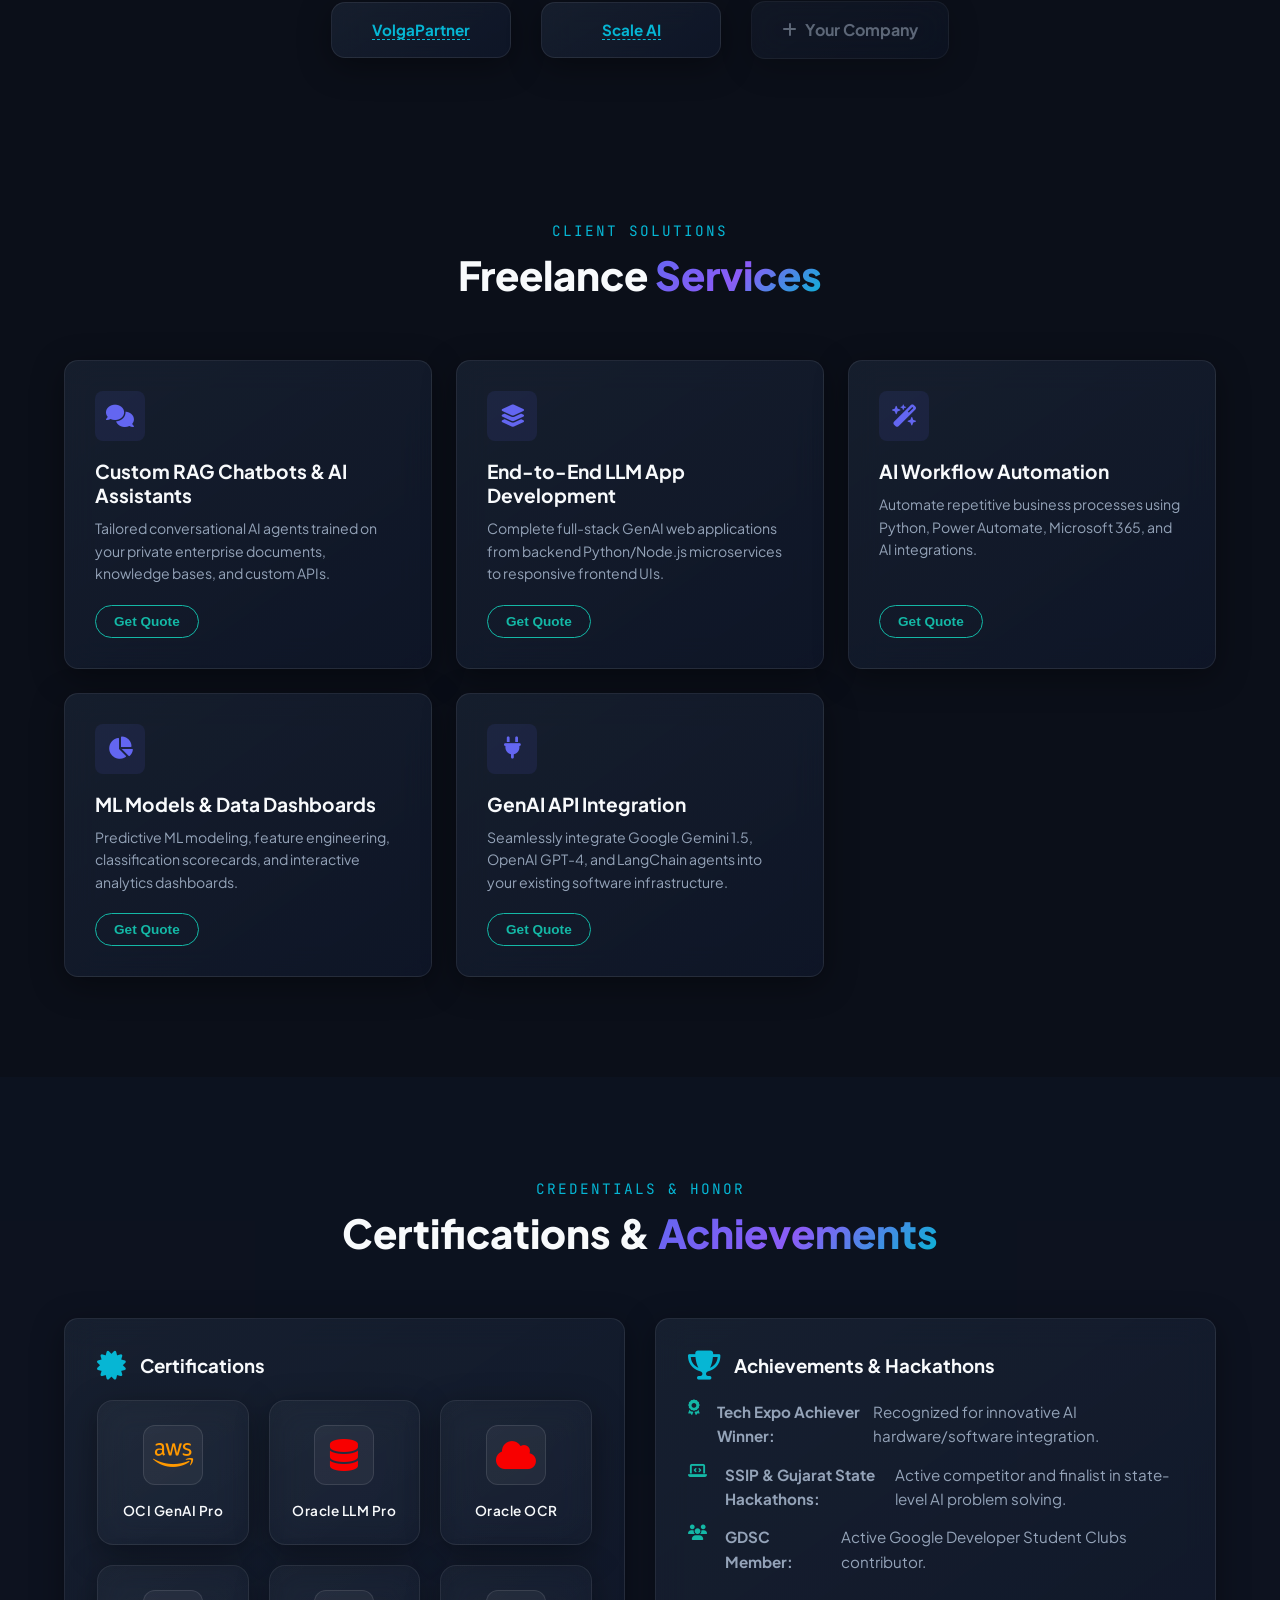
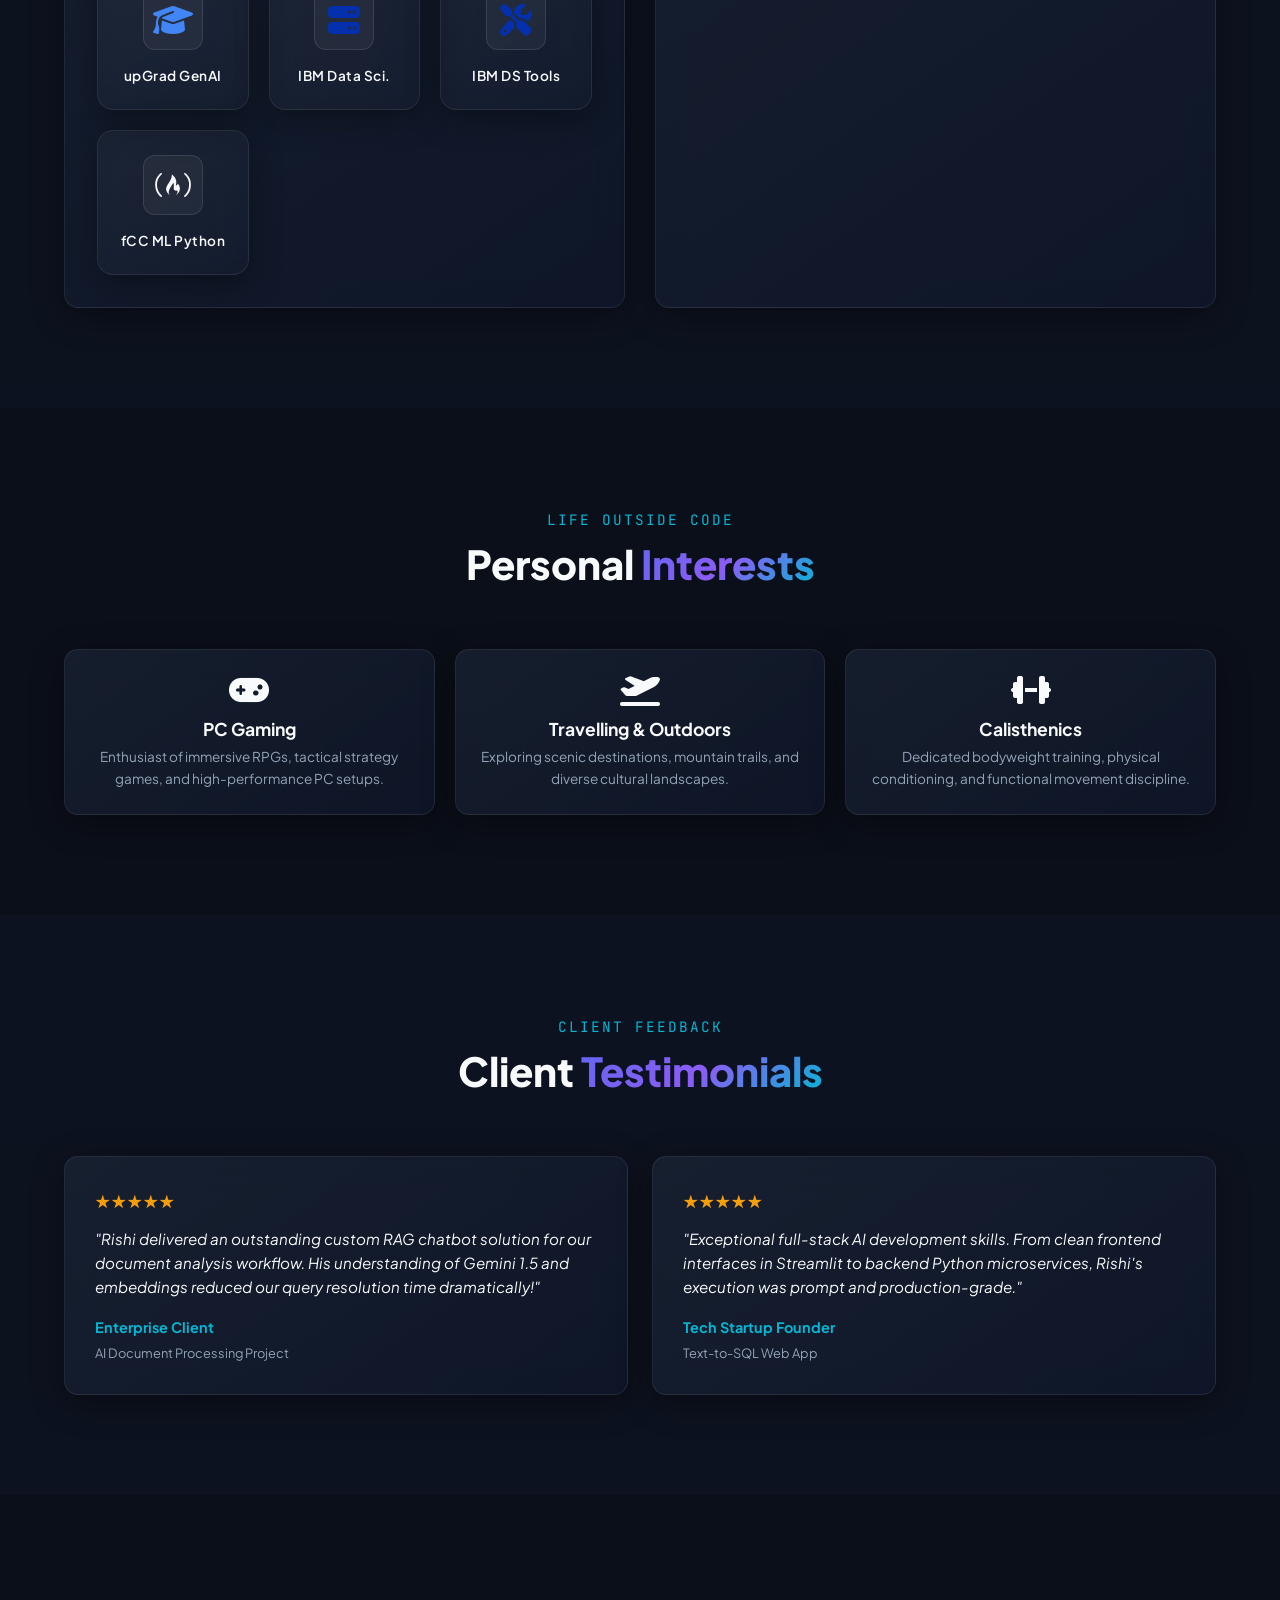
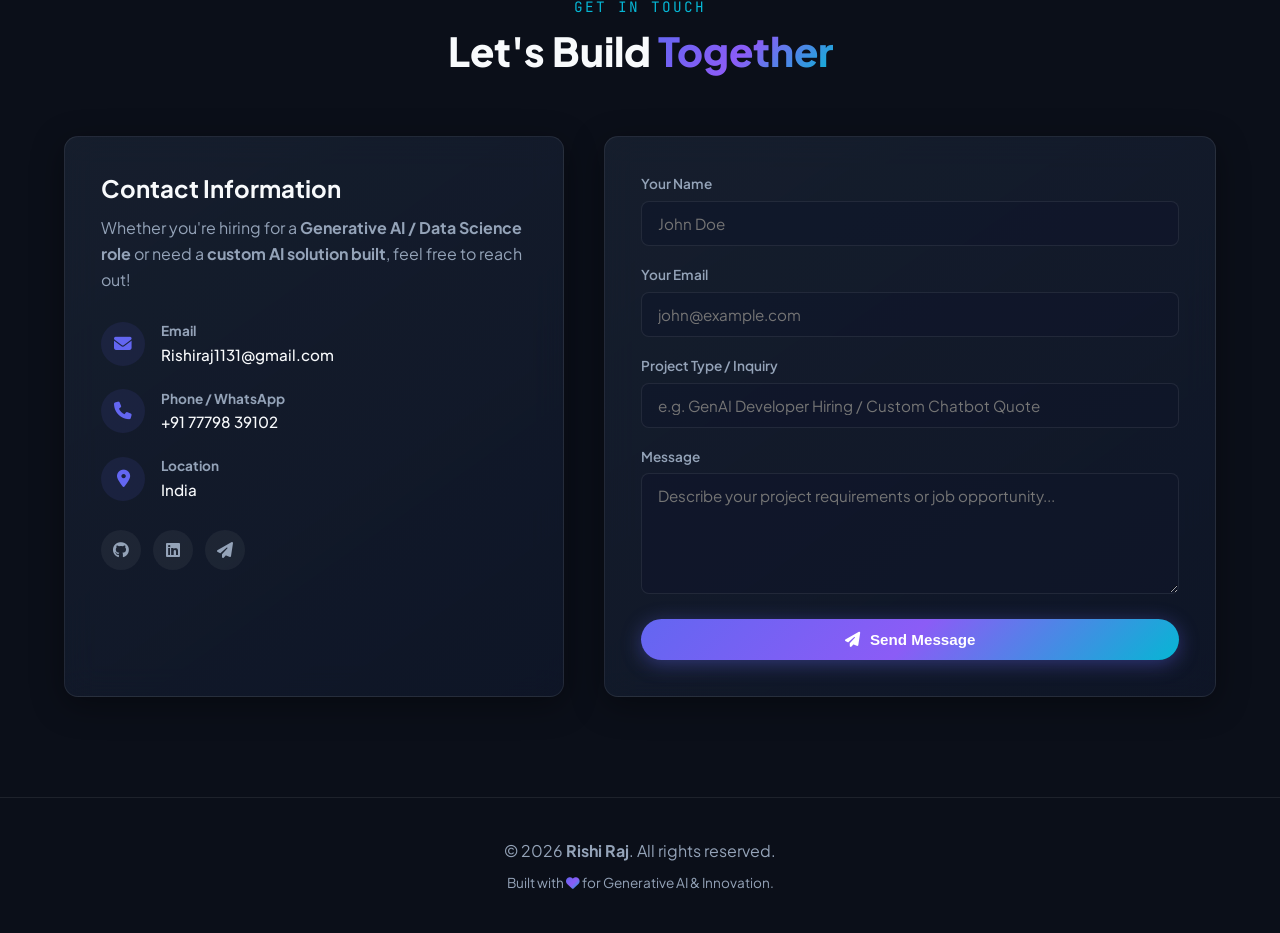
==== commit 8cc2075d: "Add files via upload" ====
--- a/index.html
+++ b/index.html
@@ -1,554 +1,911 @@
 <!DOCTYPE html>
-<html lang="en">
+<html lang="en" class="dark">
 <head>
-    <meta charset="UTF-8">
-    <meta http-equiv="X-UA-Compatible" content="IE=edge">
-    <meta name="viewport" content="width=device-width, initial-scale=1.0">
-    <title>Portfolio</title>
-    <link rel="stylesheet" href="styles/styles.css">
-    <link rel="preconnect" href="https://fonts.googleapis.com">
-    <link rel="preconnect" href="https://fonts.gstatic.com" crossorigin>
-    <link rel="stylesheet" href="https://cdnjs.cloudflare.com/ajax/libs/font-awesome/5.15.4/css/all.min.css" integrity="sha512-1ycn6IcaQQ40/MKBW2W4Rhis/DbILU74C1vSrLJxCq57o941Ym01SwNsOMqvEBFlcgUa6xLiPY/NS5R+E6ztJQ==" crossorigin="anonymous" referrerpolicy="no-referrer" />
-    <link href="https://fonts.googleapis.com/css2?family=Poppins:wght@400;500;600;700;800&display=swap" rel="stylesheet">
+  <meta charset="UTF-8">
+  <meta name="viewport" content="width=device-width, initial-scale=1.0">
+  <title>Rishi Raj | Generative AI Data Scientist & Full Stack GenAI Developer</title>
+  <meta name="description" content="Portfolio of Rishi Raj - Generative AI Data Scientist, Full Stack GenAI Developer, and RAG & LLM Systems Builder.">
+  <meta name="keywords" content="Generative AI, Data Scientist, Full Stack AI Developer, LLM Engineer, RAG, Python, Node.js, Google Gemini, Machine Learning">
+  
+  <!-- Google Fonts: Plus Jakarta Sans & JetBrains Mono -->
+  <link rel="preconnect" href="https://fonts.googleapis.com">
+  <link rel="preconnect" href="https://fonts.gstatic.com" crossorigin>
+  <link href="https://fonts.googleapis.com/css2?family=JetBrains+Mono:wght@400;500;700&family=Plus+Jakarta+Sans:wght@300;400;500;600;700;800&display=swap" rel="stylesheet">
+  
+  <!-- FontAwesome Icons -->
+  <link rel="stylesheet" href="https://cdnjs.cloudflare.com/ajax/libs/font-awesome/6.4.0/css/all.min.css">
+
+  <link rel="stylesheet" href="styles.css">
 </head>
-<body class="main-content">
-    <header class="container header active" id="home">
-        <div class="header-content">
-            <div class="left-header">
-                <div class="h-shape"></div>
-                <div class="image">
-                    <img src="img/profile.jpg" alt="">
-                </div>
-            </div>
-            <div class="right-header">
-                <h1 class="name">
-                    Hi, I'm <span>Rishiraj</span>
-                    A Data Analysist, Data Scientist Developer.
-                </h1>
-                <p>
-                    I'm a Data analysist and data scientist , I love to create beautiful and functional models.
-                    I am a skilled data scientist with a strong background in various aspects of data science and AI. 
-                    My participation in multiple hackathons and internships has given me hands-on experience in developing predictive models, 
-                    creating AI-based solutions, and performing data analysis and visualization. 
-                    Through my projects,I have demonstrated my ability to apply theoretical knowledge to solve real-world problems, 
-                    making me a valuable asset in the field of data science.
-                </p>
-                <div class="btn-con">
-                    <a href="https://drive.google.com/file/d/1tD6xIuX5sP1m7HAgYKyk9dXSA5JoWOul/view" class="main-btn">
-                        <span class="btn-text">Download CV</span>
-                        <span class="btn-icon"><i class="fas fa-download"></i></span>
-                    </a>
-                </div>
-            </div>
-        </div>
-    </header>
-    <main>
-        <section class="container about" id="about">
-            <div class="main-title">
-                <h2>About <span>me</span><span class="bg-text">my stats</span></h2>
-            </div>
-            <div class="about-container">
-                <div class="left-about">
-                    <h4>Information About me</h4>
-                    <p>
-                        Hello, my name is Rishi Raj. I am a passionate computer science student specializing in artificial intelligence (AI), with a strong foundation in data science and AI. I have gained substantial practical experience through various hackathons and internships.
-                        My academic journey and hands-on projects have equipped me with the skills to develop predictive models, create AI-based solutions, and perform detailed data analysis and visualization. Notable projects include AI-based robotic arms, hand gesture detection systems, and multiple PDF LLM models.
-                        These experiences have enabled me to effectively apply theoretical knowledge to solve real-world problems.
-                        My key strengths include a quick learning ability, adaptability, strong analytical skills, attention to detail, and a proactive problem-solving approach. These qualities allow me to excel in data analysis and model development.
-                        I tend to take on too many tasks at once due to my high motivation and eagerness to contribute, which can sometimes lead to stress. I am actively working on improving my time management and prioritization skills.
-                        My passion for AI and data science, combined with my practical experience and commitment to continuous learning, make me a valuable asset in the field. I am excited about opportunities to contribute to innovative projects and further develop my skills.
-                    </p>
-                    <div class="btn-con">
-                        <a href="https://drive.google.com/file/d/1tD6xIuX5sP1m7HAgYKyk9dXSA5JoWOul/view" class="main-btn">
-                            <span class="btn-text">Download CV</span>
-                            <span class="btn-icon"><i class="fas fa-download"></i></span>
-                        </a>
-                    </div>
-                </div>
-                <div class="right-about">
-                    <div class="about-item">
-                        <div class="abt-text">
-                            <p class="large-text">10+</p>
-                            <p class="small-text">Projects <br /> Completed</p>
-                        </div>
-                    </div>
-                    <div class="about-item">
-                        <div class="abt-text">
-                            <p class="large-text">2+</p>
-                            <p class="small-text">Years of <br /> experience</p>
-                        </div>
-                    </div>
-                    <div class="about-item">
-                        <div class="abt-text">
-                            <p class="large-text">15+</p>
-                            <p class="small-text">Happy <br /> Clients</p>
-                        </div>
-                    </div>
-                    <div class="about-item">
-                        <div class="abt-text">
-                            <p class="large-text">40+</p>
-                            <p class="small-text">Customer <br /> reviews</p>
-                        </div>
-                    </div>
-                </div>
-            </div>
-            <div class="about-stats">
-                <h4 class="stat-title">My Skills</h4>
-                <div class="progress-bars">
-                    <div class="progress-bar">
-                        <p class="prog-title">Data Analysist</p>
-                        <div class="progress-con">
-                            <p class="prog-text">80%</p>
-                            <div class="progress">
-                                <span class="html"></span>
-                            </div>
-                        </div>
-                    </div>
-                    <div class="progress-bar">
-                        <p class="prog-title">python</p>
-                        <div class="progress-con">
-                            <p class="prog-text">95%</p>
-                            <div class="progress">
-                                <span class="css"></span>
-                            </div>
-                        </div>
-                    </div>
-                    <div class="progress-bar">
-                        <p class="prog-title">Data Scientist</p>
-                        <div class="progress-con">
-                            <p class="prog-text">75%</p>
-                            <div class="progress">
-                                <span class="js"></span>
-                            </div>
-                        </div>
-                    </div>
-                    <div class="progress-bar">
-                        <p class="prog-title">pandas</p>
-                        <div class="progress-con">
-                            <p class="prog-text">70%</p>
-                            <div class="progress">
-                                <span class="react"></span>
-                            </div>
-                        </div>
-                    </div>
-                    <div class="progress-bar">
-                        <p class="prog-title">power Bi</p>
-                        <div class="progress-con">
-                            <p class="prog-text">67%</p>
-                            <div class="progress">
-                                <span class="node"></span>
-                            </div>
-                        </div>
-                    </div>
-                    <div class="progress-bar">
-                        <p class="prog-title">Dialogflow</p>
-                        <div class="progress-con">
-                            <p class="prog-text">70%</p>
-                            <div class="progress">
-                                <span class="python"></span>
-                            </div>
-                        </div>
-                    </div>
-                </div>
-            </div>
-            <h4 class="stat-title">My Timeline</h4>
-            <div class="timeline">
-                <div class="timeline-item">
-                    <div class="tl-icon">
-                        <i class="fas fa-briefcase"></i>
-                    </div>
-                    <p class="tl-duration">january 2024 - present</p>
-                    <h5>Data Analysist intern<span> - Akiyam solution Private limited</span></h5>
-                    <p>
-                        Key Skills: Python, Data Analysis, Megical.io, Apollo.ai, Power BI
-                        Lead Generation:
-                        Utilize Apollo.io for data scraping to efficiently gather potential leads and contact information.
-                        Data Analysis with Power BI:
-                        Currently working with Power BI to analyze data and create insightful reports and dashboards to support data-driven decision-making.
-                    </p>
-                </div>
-                <div class="timeline-item">
-                    <div class="tl-icon">
-                        <i class="fas fa-briefcase"></i>
-                    </div>
-                    <p class="tl-duration">april 2023- january 2024</p>
-                    <h5>Data scientist intern<span> - Quantum AI system</span></h5>
-                    <p>
-                        **Key Skills**: Machine Learning (ML), Large Language Models (LLM), Python, Data Science, Dialogflow
-                        Optimized AI solutions through data analysis and model development. 
-                        Enhanced user interactions by integrating large language models (LLM) into UI/UX design. Developed chatbots using LLM for interacting with PDF documents.
-                        Created data insight dashboards in Django, integrating with databases.
-                        Improved user communication by building AI chatbots with Dialogflow and LLM. Designed interactive financial data representations using data visualization tools. Enhanced system architecture and data quality by creating and documenting data models and flows.
-                    </p>
-                </div>
-                <div class="timeline-item">
-                    <div class="tl-icon">
-                        <i class="fas fa-briefcase"></i>
-                    </div>
-                    <p class="tl-duration"> december 2023 - may2024</p>
-                    <h5>Data scientist developer intern <span> Nullclass Private limited </span></h5>
-                    <p>
-                        Key Skills: NLTK, CI/CD pipeline, Python.
-                        Built a summary generation web app and summarized news articles.
-                        Created a chatbot using NLP.
-                        Developed an automated machine learning pipeline for faster model training and deployment.
-                    </p>
-                </div>
-                <div class="timeline-item">
-                    <div class="tl-icon">
-                        <i class="fas fa-briefcase"></i>
-                    </div>
-                    <p class="tl-duration">2017 march</p>
-                    <h5>Secondary school <span> - R.B. +2 HIGH SCHOOL</span></h5>
-                    <p>
-                        This entry indicates that the person completed their 10th grade education at R.B. +2 High School in Nalanda in the year 2017.
-                        They were enrolled under the Bihar Board of Open Schooling and Examination (BBOSE) and achieved a percentage score of 66.20%.
-                    </p>
-                </div>
-                <div class="timeline-item">
-                    <div class="tl-icon">
-                        <i class="fas fa-briefcase"></i>
-                    </div>
-                    <p class="tl-duration">2017 - 2019</p>
-                    <h5>Senior-secondary school<span> M.H.S Hight school</span></h5>
-                    <p>
-                        This indicates that the individual completed their 12th grade at M.H.S. High School in Patna in the year 2020.
-                        They were under the Bihar School Examination Board (BSEB) and achieved a percentage score of 70%.
-                    </p>
-                </div>
-                <div class="timeline-item">
-                    <div class="tl-icon">
-                        <i class="fas fa-briefcase"></i>
-                    </div>
-                    <p class="tl-duration">2021 - present</p>
-                    <h5>Computer Science with Artifical Intelligents Degree<span> - Parul  University</span></h5>
-                    <p> Degree: Bachelor of Technology (B.Tech.)
-                        CGPA: 6.28 out of 10
-                        This indicates that you are pursuing a B.Tech.
-                        degree in Computer Science and Engineering with a focus on Programming and Information Technology at Parul University.
-                        Your cumulative grade point average (CGPA) so far is 6.28 on a 10-point scale.
-                    </p>
-                </div>
-            </div>
-        </section>
-        <section class="container" id="portfolio">
-            <div class="main-title">
-                <h2>My <span>Portfolio</span><span class="bg-text">My Work</span></h2>
-            </div>
-            <p class="port-text">
-                Here is some of my work that I've done in various programming languages.
+<body>
+
+  <!-- Particle Background Canvas -->
+  <canvas id="particleCanvas"></canvas>
+
+  <!-- Navigation Bar -->
+  <nav class="navbar" id="navbar">
+    <div class="nav-container">
+      <a href="#hero" class="nav-logo">
+        <span class="logo-icon"><i class="fa-solid fa-brain"></i></span>
+        <span class="logo-text">Rishi<span class="gradient-text">.AI</span></span>
+      </a>
+
+      <ul class="nav-links" id="navLinks">
+        <li><a href="#about" class="nav-link">About</a></li>
+        <li><a href="#skills" class="nav-link">Skills</a></li>
+        <li><a href="#experience" class="nav-link">Experience</a></li>
+        <li><a href="#projects" class="nav-link">Projects</a></li>
+        <li><a href="#services" class="nav-link">Services</a></li>
+        <li><a href="#achievements" class="nav-link">Achievements</a></li>
+        <li><a href="#contact" class="nav-link">Contact</a></li>
+      </ul>
+
+      <div class="nav-actions">
+        <button id="themeToggle" class="theme-toggle" aria-label="Toggle Theme">
+          <i class="fa-solid fa-sun"></i>
+        </button>
+        <a href="resume.html" target="_blank" class="btn btn-outline btn-sm">
+          <i class="fa-solid fa-file-arrow-down"></i> Resume
+        </a>
+        <button class="mobile-toggle" id="mobileToggle" aria-label="Toggle Menu">
+          <i class="fa-solid fa-bars"></i>
+        </button>
+      </div>
+    </div>
+  </nav>
+
+  <!-- Main Content Container -->
+  <main>
+
+    <!-- HERO SECTION -->
+    <section id="hero" class="hero-section">
+      <div class="container hero-container">
+        <div class="hero-content">
+          <div class="status-badge">
+            <span class="status-dot"></span> Available for GenAI Roles & High-Impact Freelance Projects
+          </div>
+          
+          <h1 class="hero-name">Rishi Raj</h1>
+          
+          <h2 class="hero-title">
+            <span class="static-prefix">I am a </span>
+            <span class="typing-text" id="typingText"></span>
+            <span class="typing-cursor">|</span>
+          </h2>
+
+          <p class="hero-tagline">
+            I build intelligent AI products that solve real-world problems. Whether it's training LLMs, designing smart RAG systems, or just writing clean code, I love turning complex algorithms into simple, beautiful web apps.
+          </p>
+
+          <div class="hero-buttons">
+            <a href="#contact" class="btn btn-primary">
+              <i class="fa-solid fa-paper-plane"></i> Hire Me
+            </a>
+            <a href="resume.html" target="_blank" class="btn btn-secondary">
+              <i class="fa-solid fa-download"></i> Download Resume
+            </a>
+          </div>
+
+          <div class="hero-socials">
+            <a href="https://github.com/chalescharli" target="_blank" rel="noopener noreferrer" aria-label="GitHub"><i class="fa-brands fa-github"></i></a>
+            <a href="https://www.linkedin.com/in/rishiraj1131/" target="_blank" rel="noopener noreferrer" aria-label="LinkedIn"><i class="fa-brands fa-linkedin"></i></a>
+            <a href="mailto:Rishiraj1131@gmail.com" aria-label="Email"><i class="fa-solid fa-envelope"></i></a>
+          </div>
+        </div>
+
+        <div class="hero-image-wrapper">
+          <div class="image-glow-ring"></div>
+          <div class="image-card glass-card">
+            <img src="profile_work.jpg" alt="Rishi Raj - Generative AI Data Scientist" class="hero-profile-img">
+            <div class="floating-badge badge-1">
+              <i class="fa-solid fa-microchip"></i>
+              <div>
+                <strong>Google Gemini 1.5</strong>
+                <span>RAG Systems</span>
+              </div>
+            </div>
+            <div class="floating-badge badge-2">
+              <i class="fa-solid fa-certificate"></i>
+              <div>
+                <strong>Oracle Certified</strong>
+                <span>GenAI & LLM Professional</span>
+              </div>
+            </div>
+          </div>
+        </div>
+      </div>
+    </section>
+
+    <!-- TECH STACK MARQUEE -->
+    <section class="marquee-section">
+      <div class="marquee-container">
+        <div class="marquee-track">
+          <!-- Double items for seamless infinite scroll -->
+          <div class="tech-item"><i class="fa-brands fa-python"></i> Python</div>
+          <div class="tech-item"><i class="fa-solid fa-brain"></i> Google Gemini</div>
+          <div class="tech-item"><i class="fa-solid fa-diagram-project"></i> LangChain</div>
+          <div class="tech-item"><i class="fa-solid fa-robot"></i> RAG Systems</div>
+          <div class="tech-item"><i class="fa-brands fa-node-js"></i> Node.js</div>
+          <div class="tech-item"><i class="fa-solid fa-eye"></i> Computer Vision</div>
+          <div class="tech-item"><i class="fa-solid fa-database"></i> Vector DBs</div>
+          <div class="tech-item"><i class="fa-brands fa-react"></i> React / UI</div>
+          
+          <!-- Duplicate for seamless looping -->
+          <div class="tech-item"><i class="fa-brands fa-python"></i> Python</div>
+          <div class="tech-item"><i class="fa-solid fa-brain"></i> Google Gemini</div>
+          <div class="tech-item"><i class="fa-solid fa-diagram-project"></i> LangChain</div>
+          <div class="tech-item"><i class="fa-solid fa-robot"></i> RAG Systems</div>
+          <div class="tech-item"><i class="fa-brands fa-node-js"></i> Node.js</div>
+          <div class="tech-item"><i class="fa-solid fa-eye"></i> Computer Vision</div>
+          <div class="tech-item"><i class="fa-solid fa-database"></i> Vector DBs</div>
+          <div class="tech-item"><i class="fa-brands fa-react"></i> React / UI</div>
+        </div>
+      </div>
+    </section>
+
+    <!-- METRICS HIGHLIGHT BAR -->
+    <section class="metrics-section">
+      <div class="container">
+        <div class="metrics-grid">
+          <div class="metric-card glass-card">
+            <div class="metric-icon"><i class="fa-solid fa-cubes-stacked"></i></div>
+            <div class="metric-value" data-target="10000">10K+</div>
+            <div class="metric-label">Spatial 3D CV Points Validated</div>
+          </div>
+          <div class="metric-card glass-card">
+            <div class="metric-icon"><i class="fa-solid fa-bullseye"></i></div>
+            <div class="metric-value">20-25%</div>
+            <div class="metric-label">RAG Chatbot Accuracy Boost</div>
+          </div>
+          <div class="metric-card glass-card">
+            <div class="metric-icon"><i class="fa-solid fa-shield-halved"></i></div>
+            <div class="metric-value">38%</div>
+            <div class="metric-label">Defaulters Captured in Top 20% Risk</div>
+          </div>
+          <div class="metric-card glass-card">
+            <div class="metric-icon"><i class="fa-solid fa-chart-line"></i></div>
+            <div class="metric-value">+27%</div>
+            <div class="metric-label">Credit Model Performance Gain</div>
+          </div>
+        </div>
+      </div>
+    </section>
+
+    <!-- ABOUT ME SECTION -->
+    <section id="about" class="section">
+      <div class="container">
+        <div class="section-header">
+          <span class="section-subtitle">Who I Am</span>
+          <h2 class="section-title">About <span class="gradient-text">Me</span></h2>
+        </div>
+
+        <div class="about-grid">
+          <div class="about-image-column">
+            <div class="glass-card about-card">
+              <img src="profile_headshot.jpg" alt="Rishi Raj Profile" class="about-img">
+              <div class="about-card-footer">
+                <h3>Rishi Raj</h3>
+                <p>Generative AI Data Scientist & Full Stack GenAI Developer</p>
+                <div class="location-tag"><i class="fa-solid fa-location-dot"></i> India</div>
+              </div>
+            </div>
+          </div>
+
+          <div class="about-content-column">
+            <h3 class="about-heading">Hey there! I build AI systems that actually solve problems.</h3>
+            <p class="about-text">
+              I'm a <strong>Generative AI Data Scientist & Full-Stack Developer</strong> who loves building things that work. Whether it's training LLMs, designing smart RAG systems, or just writing clean code, I enjoy bridging the gap between heavy AI models and everyday users.
             </p>
-            <div class="portfolios">
-                <div class="portfolio-item">
-                    <div class="image">
-                        <img src="img/hand1.jpg" alt="">
-                    </div>
-                    <div class="hover-items">
-                        <h3>Project Source</h3>
-                        <div class="icons">
-                            <a href="https://github.com/chalescharli/gasters/blob/main/seco.py" class="icon">
-                                <i class="fab fa-github"></i>
-                            </a>
-                    
-                            
-                        </div>
-                    </div>
-                </div>
-                <div class="portfolio-item">
-                    <div class="image">
-                        <img src="img/data analysist.jpg" alt="">
-                    </div>
-                    <div class="hover-items">
-                        <h3>Project Source</h3>
-                        <div class="icons">
-                            <a href="https://github.com/chalescharli/data-analysist-assignment-" class="icon">
-                                <i class="fab fa-github"></i>
-                            </a>
-                        </div>
-                    </div>
-                </div>
-                <div class="portfolio-item">
-                    <div class="image">
-                        <img src="img/AI base arm.jpg" alt="">
-                    </div>
-                    <div class="hover-items">
-                        <h3>Project Source</h3>
-                        <div class="icons">
-                            <a href="https://github.com/chalescharli/minor-project" class="icon">
-                                <i class="fab fa-github"></i>
-                            </a>
-                        </div>
-                    </div>
-                </div>
-                <div class="portfolio-item">
-                    <div class="image">
-                        <img src="img/LLM.jpg" alt="">
-                    </div>
-                    <div class="hover-items">
-                        <h3>Project Source</h3>
-                        <div class="icons">
-                            <a href="https://github.com/chalescharli/multiple_pdf_LLM" class="icon">
-                                <i class="fab fa-github"></i>
-                            </a>
-                        </div>
-                    </div>
-                </div>
-                <div class="portfolio-item">
-                    <div class="image">
-                        <img src="img/Machine-Learning.jpg" alt="">
-                    </div>
-                    <div class="hover-items">
-                        <h3>Project Source</h3>
-                        <div class="icons">
-                            <a href="https://github.com/chalescharli/Python_Machine_learning_masters" class="icon">
-                                <i class="fab fa-github"></i>
-                            </a>
-                        </div>
-                    </div>
-                </div>
-                <div class="portfolio-item">
-                    <div class="image">
-                        <img src="img/data-science.jpg" alt="">
-                    </div>
-                    <div class="hover-items">
-                        <h3>Project Source</h3>
-                        <div class="icons">
-                            <a href="https://github.com/chalescharli/data-science-assignment-" class="icon">
-                                <i class="fab fa-github"></i>
-                            </a>
-                        </div>
-                    </div>
-                </div>
-                <div class="portfolio-item">
-                    <div class="image">
-                        <img src="img/audio.jpg" alt="">
-                    </div>
-                    <div class="hover-items">
-                        <h3>Project Source</h3>
-                        <div class="icons">
-                            <a href="https://github.com/chalescharli/audio-recogination" class="icon">
-                                <i class="fab fa-github"></i>
-                            </a>
-                        </div>
-                    </div>
-                </div>
-            </div>
-        </section>
-        <section class="container" id="blogs">
-            <div class="blogs-content">
-                <div class="main-title">
-                    <h2>My <span>Blogs</span><span class="bg-text">My Blogs</span></h2>
-                </div>
-                <div class="blogs">
-                    <div class="blog">
-                        <img src="img/ros.jpg" alt="">
-                        <div class="blog-text">
-                            <h4>
-                                what is ROS and how to connect with Artifical intelligence
-                            </h4>
-                            <p>
-                                ROS, or Robot Operating System, 
-                                is an open-source framework designed for robotics development.
-                                Integrating AI with ROS allows robots to perform more intelligent and autonomous tasks.
-                            </p>
-                        </div>
-                    </div>
-                    <div class="blog">
-                        <img src="img/neural network.jpg" alt="">
-                        <div class="blog-text">
-                            <h4>
-                                basic knowledge of neural network and there uses
-                            </h4>
-                            <p>
-                                A neural network is a computational model that is designed based on the functions of animal nerve systems, 
-                                especially the brain to process information. It consists of layers of interconnected nodes (neurons). These networks are used to recognize patterns, 
-                                make decisions as well as for accomplishing complex tasks through learning from data.
-                            </p>
-                        </div>
-                    </div>
-                    <div class="blog">
-                        <img src="img/blogdatascience.jpg" alt="">
-                        <div class="blog-text">
-                            <h4>
-                                How to become a data scientist?
-                            </h4>
-                            <p>
-                                It is true that minimum education and training is somewhat mandatory to pursue a career as a data scientist but it also requires technical, domain and industry experience. 
-                            </p>
-                        </div>
-                    </div>
-                    <div class="blog">
-                        <img src="img/llm_blog.jpg" alt="">
-                        <div class="blog-text">
-                            <h4>
-                                Large Language Model (LLM)
-                            </h4>
-                            <p>
-                                Large Language Models (LLMs) have revolutionized the natural language processing by excelling in tasks such as text generation, translation, summarization and question answering. Despite their impressive capabilities, these models may not always be suitable for specific tasks or domains due to compatibility issues. 
-                            </p>
-                        </div>
-                    </div>
-                    <div class="blog">
-                        <img src="img/generative ai.jpg" alt="">
-                        <div class="blog-text">
-                            <h4>
-                                what is Generative AI?
-                            </h4>
-                            <p>
-                                Generative AI refers to artificial intelligence systems that can create new content or data, such as text, images, music, and more, by learning patterns from existing data. These models can generate human-like text, produce realistic images, create original music, and even design new products.
-                            </p>
-                        </div>
-                    </div>
-                    <div class="blog">
-                        <img src="img/blog machine learning.jpg" alt="">
-                        <div class="blog-text">
-                            <h4>
-                               what is machine learning?
-                            </h4>
-                            <p>
-                                Machine learning (ML) is a subfield of artificial intelligence (AI) that involves the development of algorithms and statistical models that enable computers to learn from and make predictions or decisions based on data. Unlike traditional programming, where a computer follows explicit instructions to perform a task, machine learning allows computers to identify patterns and infer rules from data to improve their performance on a specific task over time.
-                            </p>
-                        </div>
-                    </div>
-                </div>
-            </div>
-        </section>
-        <section class="container contact" id="contact">
-            <div class="contact-container">
-                <div class="main-title">
-                    <h2>Contact <span>Me</span><span class="bg-text">Contact</span></h2>
-                </div>
-                <div class="contact-content-con">
-                    <div class="left-contact">
-                        <h4>Contact me here</h4>
-                        <p>
-                          Thank you for visiting my website.
-
-                        </p>
-                        <div class="contact-info">
-                            <div class="contact-item">
-                                <div class="icon">
-                                    <i class="fas fa-map-marker-alt"></i>
-                                    <span>Location</span>
-                                </div>
-                                <p>
-                                    : Gujarat, India
-                                </p>
-                            </div>
-                            <div class="contact-item">
-                                <div class="icon">
-                                    <i class="fas fa-envelope"></i>
-                                    <span>Email</span>
-                                </div>
-                                <p>
-                                    <span>: rishiraj1131@gmail.com</span>
-                                </p>
-                            </div>
-                            <div class="contact-item">
-                                <div class="icon">
-                                    <i class="fas fa-user-graduate"></i>
-                                    <span>Education</span>
-                                </div>
-                                <p>
-                                    <span>: Parul University </span>
-                                </p>
-                            </div>
-                            <div class="contact-item">
-                                <div class="icon">
-                                    <i class="fas fa-user-graduate"></i>
-                                    <span>Mobile Number</span>
-                                </div>
-                                <p>
-                                    <span>: 7779839102</span>
-                                </p>
-                            </div>
-                            <div class="contact-item">
-                                <div class="icon">
-                                    <i class="fas fa-globe-africa"></i>
-                                    <span>Languages</span>
-                                </div>
-                                <p>
-                                    <span>: English, Hindi</span>
-                                </p>
-                            </div>
-                        </div>
-                        <div class="contact-icons">
-                            <div class="contact-icon">
-                                <a href="https://www.facebook.com/rorajput4" target="_blank">
-                                    <i class="fab fa-facebook-f"></i>
-                                </a>
-                                <a href="https://twitter.com/RishiRa07490731" target="_blank">
-                                    <i class="fab fa-twitter"></i>
-                                </a>
-                                <a href="https://github.com/chalescharli" target="_blank">
-                                    <i class="fab fa-github"></i>
-                                </a>
-                                <a href="https://charli-rishi1131.medium.com/" target="_blank">
-                                    <i class="fab fa-medium"></i>
-                                </a>
-
-                               
-                            </div>
-                        </div>
-                        <div class="contact-form">
-                            <div class="submit-btn">
-                                <a href="https://drive.google.com/file/d/1tD6xIuX5sP1m7HAgYKyk9dXSA5JoWOul/view" class="main-btn">
-                                    <span class="btn-text">Download CV</span>
-                                    <span class="btn-icon"><i class="fas fa-download"></i></span>
-                                </a>
-                            </div>
-                        </div>
-                    </div>
-                    <div class="right-contact">
-                        <form action="https://formsubmit.co/rishiraj1131@gmail.com" method="POST" class="contact-form">
-                            <div class="input-control i-c-2">
-                                <input type="text" name="name" required placeholder="YOUR NAME">
-                                <input type="email" name="email"required placeholder="YOUR EMAIL">
-                            </div>
-                            <div class="input-control">
-                                <input type="text" name="subject" required placeholder="ENTER SUBJECT">
-                            </div>
-                            <div class="input-control">
-                                <textarea name="message" id="" cols="15" rows="8" placeholder="Message Here..."></textarea>
-                            </div>
-
-                            <input name="_formsubmit_id" type="text" style="display:none">
-                            
-                            <div class="submit-btn1">
-                                <div  class="main-btn1">
-                                    <button type="submit" class="btn-text1">Send</button>
-                                    
-                                </div>
-                            </div>
-                        
-                        </form>
-                        
-                    </div>
-                </div>
-            </div>
-        </section>
-    </main>
-   <form>
-    <div class="controls">
-        <div class="control active-btn" data-id="home" >
-            <i class="fas fa-home"></i>
-        </div>
-        <div class="control" data-id="about">
-            <i class="fas fa-user"></i>
-        </div>
-        <div class="control" data-id="portfolio">
-            <i class="fas fa-briefcase"></i>
-        </div>
-        <div class="control" data-id="blogs">
-            <i class="far fa-newspaper"></i>
-        </div>
-        <div class="control" data-id="contact">
-            <i class="fas fa-envelope-open"></i>
-        </div>
+            <p class="about-text">
+              I hold a <strong>B.Tech in Computer Science (AI)</strong> from Parul University and spend most of my time experimenting with new tech. Backed by my <strong>Oracle OCI GenAI Certifications</strong>, I focus on building things that don't just look cool on a resume, but actually deliver measurable business impact. Let's build something awesome together!
+            </p>
+
+            <div class="about-info-cards">
+              <div class="info-card glass-card">
+                <i class="fa-solid fa-graduation-cap info-icon"></i>
+                <div>
+                  <h4>Education</h4>
+                  <p>B.Tech CS (Specialization in AI)</p>
+                  <span>Parul University | CGPA: 6.7 (2021–2025)</span>
+                </div>
+              </div>
+
+              <div class="info-card glass-card">
+                <i class="fa-solid fa-award info-icon"></i>
+                <div>
+                  <h4>Top Certifications</h4>
+                  <p>Oracle Certified GenAI & LLM Professional</p>
+                  <span>upGrad GenAI & IBM Data Science</span>
+                </div>
+              </div>
+            </div>
+          </div>
+        </div>
+      </div>
+    </section>
+
+    <!-- CORE EXPERTISE (SKILLS) SECTION -->
+    <section id="skills" class="section bg-alt">
+      <div class="container">
+        <div class="section-header">
+          <span class="section-subtitle">Technical Proficiency</span>
+          <h2 class="section-title">Core <span class="gradient-text">Expertise</span></h2>
+        </div>
+
+        <!-- Skill Tabs -->
+        <div class="skills-tabs">
+          <button class="tab-btn active" data-tab="genai"><i class="fa-solid fa-brain"></i> GenAI & AI</button>
+          <button class="tab-btn" data-tab="fullstack"><i class="fa-solid fa-code"></i> Full Stack & Dev</button>
+          <button class="tab-btn" data-tab="data"><i class="fa-solid fa-chart-pie"></i> ML & Data Science</button>
+        </div>
+
+        <!-- Skill Tab Panels -->
+        <div class="tab-content active" id="genai">
+          <div class="skills-grid">
+            <div class="skill-card glass-card">
+              <i class="fa-solid fa-robot skill-icon"></i>
+              <h3>LLMs & Gemini 1.5</h3>
+              <p>Prompt engineering, model tuning, and context optimization with Google Gemini API and OpenAI models.</p>
+            </div>
+            <div class="skill-card glass-card">
+              <i class="fa-solid fa-diagram-project skill-icon"></i>
+              <h3>RAG & Vector Search</h3>
+              <p>Retrieval-Augmented Generation using Pinecone, ChromaDB, FAISS, and custom embedding pipelines.</p>
+            </div>
+            <div class="skill-card glass-card">
+              <i class="fa-solid fa-link skill-icon"></i>
+              <h3>LangChain & Frameworks</h3>
+              <p>Building complex AI chains, autonomous agents, and document loaders for multi-step reasoning.</p>
+            </div>
+            <div class="skill-card glass-card">
+              <i class="fa-solid fa-eye skill-icon"></i>
+              <h3>Computer Vision & 3DHT</h3>
+              <p>OpenCV gesture recognition, multi-camera 3D human pose tracking, keypoints, and spatial dataset validation.</p>
+            </div>
+            <div class="skill-card glass-card">
+              <i class="fa-solid fa-bolt skill-icon"></i>
+              <h3>Hugging Face Transformers</h3>
+              <p>Fine-tuning open-source models, embeddings extraction, and text classification tasks.</p>
+            </div>
+            <div class="skill-card glass-card">
+              <i class="fa-solid fa-microphone-lines skill-icon"></i>
+              <h3>Voice Assistants & Audio AI</h3>
+              <p>Speech-to-text, text-to-speech synthesis, voice-activated agents, and audio RAG pipelines.</p>
+            </div>
+          </div>
+        </div>
+
+        <div class="tab-content" id="fullstack">
+          <div class="skills-grid">
+            <div class="skill-card glass-card">
+              <i class="fa-brands fa-python skill-icon"></i>
+              <h3>Python</h3>
+              <p>Core backend logic, API integration, data manipulation, and fast algorithm prototyping.</p>
+            </div>
+            <div class="skill-card glass-card">
+              <i class="fa-brands fa-node-js skill-icon"></i>
+              <h3>Node.js & REST APIs</h3>
+              <p>Asynchronous server microservices, backend routing, and scalable API endpoint construction.</p>
+            </div>
+            <div class="skill-card glass-card">
+              <i class="fa-solid fa-laptop-code skill-icon"></i>
+              <h3>Streamlit & Web UI</h3>
+              <p>Building interactive AI dashboards, web applications, and live demonstration prototypes.</p>
+            </div>
+            <div class="skill-card glass-card">
+              <i class="fa-brands fa-js skill-icon"></i>
+              <h3>JavaScript / HTML5 / CSS3</h3>
+              <p>Modern responsive frontends, interactive UI design, CSS glassmorphism, and DOM manipulation.</p>
+            </div>
+            <div class="skill-card glass-card">
+              <i class="fa-solid fa-gears skill-icon"></i>
+              <h3>Power Automate & Enterprise</h3>
+              <p>Automating SharePoint/Teams Excel workflows, scheduled data refreshes, and enterprise task processing.</p>
+            </div>
+          </div>
+        </div>
+
+        <div class="tab-content" id="data">
+          <div class="skills-grid">
+            <div class="skill-card glass-card">
+              <i class="fa-solid fa-calculator skill-icon"></i>
+              <h3>Machine Learning & Scikit-Learn</h3>
+              <p>Predictive modeling, Logistic Regression, decision trees, feature selection, and evaluation (AUC/Gini).</p>
+            </div>
+            <div class="skill-card glass-card">
+              <i class="fa-solid fa-network-wired skill-icon"></i>
+              <h3>Deep Learning (TensorFlow/PyTorch)</h3>
+              <p>Neural network architectures, computer vision pipelines, and deep feature representation learning.</p>
+            </div>
+            <div class="skill-card glass-card">
+              <i class="fa-solid fa-database skill-icon"></i>
+              <h3>SQL & MySQL</h3>
+              <p>Complex relational queries, database schema design, and natural language to SQL translation.</p>
+            </div>
+            <div class="skill-card glass-card">
+              <i class="fa-solid fa-chart-column skill-icon"></i>
+              <h3>Pandas, NumPy & Visualization</h3>
+              <p>Data cleaning, exploratory data analysis (EDA), Matplotlib, Seaborn, and statistical inference.</p>
+            </div>
+            <div class="skill-card glass-card">
+              <i class="fa-solid fa-square-poll-vertical skill-icon"></i>
+              <h3>Power BI & Analytics</h3>
+              <p>Business intelligence dashboards, reporting analytics, and metric visualization.</p>
+            </div>
+          </div>
+        </div>
+
+      </div>
+    </section>
+
+    <!-- EXPERIENCE TIMELINE SECTION -->
+    <section id="experience" class="section">
+      <div class="container">
+        <div class="section-header">
+          <span class="section-subtitle">Career Path</span>
+          <h2 class="section-title">Work <span class="gradient-text">Experience</span></h2>
+        </div>
+
+        <div class="timeline">
+          
+          <!-- EXL -->
+          <div class="timeline-item left">
+            <div class="timeline-dot"></div>
+            <div class="timeline-content glass-card">
+              <div class="timeline-header">
+                <div class="company-logo-badge">
+                  <img src="exl_logo.png" alt="EXL Logo" class="company-logo">
+                </div>
+                <div>
+                  <h3>Analyst</h3>
+                  <span class="company-name"><a href="https://www.exlservice.com/" target="_blank" rel="noopener noreferrer">EXL</a></span>
+                  <span class="timeline-date"><i class="fa-regular fa-calendar"></i> May 2026 – Present</span>
+                </div>
+              </div>
+              <ul class="timeline-bullets">
+                <li><strong>Intelligent Document Comparison:</strong> Developed full-stack document comparison app using <strong>HTML, CSS, JS, Node.js, Python & Google Gemini</strong>. Extracted and parsed text from PDF & DOCX files to detect modifications, additions, and deletions with AI change summaries.</li>
+                <li><strong>AI Studio (Generative AI):</strong> Architected RAG workflows using embeddings and vector databases for document-based conversational AI, information retrieval, and prompt engineering refinement.</li>
+                <li><strong>Excel Reporting Automation:</strong> Engineered an enterprise SharePoint/Teams automation solution using Python, Node.js, VBA, and Power Automate, eliminating repetitive manual reporting.</li>
+              </ul>
+              <div class="tech-tags">
+                <span>Google Gemini</span><span>RAG</span><span>Node.js</span><span>Python</span><span>Power Automate</span>
+              </div>
+            </div>
+          </div>
+
+          <!-- TELUS Digital -->
+          <div class="timeline-item right">
+            <div class="timeline-dot"></div>
+            <div class="timeline-content glass-card">
+              <div class="timeline-header">
+                <div class="company-logo-badge">
+                  <img src="telus_logo.png" alt="TELUS Digital Logo" class="company-logo">
+                </div>
+                <div>
+                  <h3>Data Analyst</h3>
+                  <span class="company-name"><a href="https://www.telusinternational.com/" target="_blank" rel="noopener noreferrer">TELUS Digital</a></span>
+                  <span class="timeline-date"><i class="fa-regular fa-calendar"></i> Jul 2025 – Mar 2026</span>
+                </div>
+              </div>
+              <ul class="timeline-bullets">
+                <li><strong>3D Computer Vision & Human Tracking:</strong> Supported AI/ML models in Computer Vision and 3D Human Tracking (3DHT) datasets by annotating 3D keypoints, skeletal structures, and motion trajectories using multi-camera & depth sensor data.</li>
+                <li><strong>Dataset Quality Assurance:</strong> Processed and validated <strong>10K+ data points</strong> through rigorous spatial consistency checks to deliver high-quality datasets for human pose estimation models.</li>
+              </ul>
+              <div class="tech-tags">
+                <span>Computer Vision</span><span>3D Human Tracking</span><span>Data Validation</span><span>Multi-Camera Data</span>
+              </div>
+            </div>
+          </div>
+
+          <!-- Petpooja -->
+          <div class="timeline-item left">
+            <div class="timeline-dot"></div>
+            <div class="timeline-content glass-card">
+              <div class="timeline-header">
+                <div class="company-logo-badge">
+                  <img src="petpooja_logo.png" alt="Petpooja Logo" class="company-logo">
+                </div>
+                <div>
+                  <h3>Data Scientist</h3>
+                  <span class="company-name"><a href="https://www.petpooja.com/" target="_blank" rel="noopener noreferrer">Petpooja</a></span>
+                  <span class="timeline-date"><i class="fa-regular fa-calendar"></i> Aug 2024 – Jun 2025</span>
+                </div>
+              </div>
+              <ul class="timeline-bullets">
+                <li><strong>LLM RAG System Implementation:</strong> Designed and deployed an automated customer support response system featuring an <strong>LLM-based Retrieval-Augmented Generation (RAG)</strong> pipeline using <strong>Google Gemini 1.5 and embeddings for semantic search</strong>.</li>
+                <li><strong>Chatbot & ML Pipeline Deployment:</strong> Integrated AI chatbot functionality into core app workflows through API deployment and prompt engineering.</li>
+                <li><strong>Impact:</strong> <strong>Increased chatbot response accuracy by 20–25%</strong> and <strong>reduced manual support query handling effort by ~3%</strong>.</li>
+              </ul>
+              <div class="tech-tags">
+                <span>Google Gemini 1.5</span><span>RAG</span><span>Embeddings</span><span>Prompt Engineering</span><span>Python APIs</span>
+              </div>
+            </div>
+          </div>
+
+        </div>
+      </div>
+    </section>
+
+    <!-- PROJECTS SHOWCASE SECTION -->
+    <section id="projects" class="section bg-alt">
+      <div class="container">
+        <div class="section-header">
+          <span class="section-subtitle">Portfolio Highlights</span>
+          <h2 class="section-title">Featured <span class="gradient-text">Projects</span></h2>
+        </div>
+
+        <!-- Project Filter Buttons -->
+        <div class="project-filters">
+          <button class="filter-btn active" data-filter="all">All Projects</button>
+          <button class="filter-btn" data-filter="genai">GenAI & LLMs</button>
+          <button class="filter-btn" data-filter="ml">Machine Learning</button>
+          <button class="filter-btn" data-filter="cv">Vision & Automation</button>
+        </div>
+
+        <div class="projects-grid">
+          
+          <!-- Project 1: Text to SQL -->
+          <div class="project-card glass-card" data-category="genai">
+            <div class="project-banner">
+              <div class="project-badge">Generative AI</div>
+              <i class="fa-solid fa-database project-icon-bg"></i>
+            </div>
+            <div class="project-body">
+              <h3>End-to-End Text-to-SQL LLM Application</h3>
+              <p class="project-problem">
+                <strong>Problem:</strong> Non-technical stakeholders struggle to query relational databases without writing raw SQL.
+              </p>
+              <p class="project-solution">
+                Built an intuitive natural language to SQL translation system powered by Google Gemini, LangChain, Python, SQL, and Streamlit.
+              </p>
+              <div class="project-tech">
+                <span>Google Gemini 1.5</span><span>LangChain</span><span>Streamlit</span><span>SQLite</span>
+              </div>
+              <div class="project-links">
+                <a href="https://github.com/chalescharli/end-to-end-text-to-SQL-LLM-app" target="_blank" rel="noopener noreferrer" class="btn btn-sm btn-outline"><i class="fa-brands fa-github"></i> GitHub Repo</a>
+                <button class="btn btn-sm btn-link open-modal" data-project="project1">Details <i class="fa-solid fa-arrow-right"></i></button>
+              </div>
+            </div>
+          </div>
+
+          <!-- Project 2: Medical AI Assistant -->
+          <div class="project-card glass-card" data-category="genai">
+            <div class="project-banner">
+              <div class="project-badge">RAG & Speech</div>
+              <i class="fa-solid fa-user-doctor project-icon-bg"></i>
+            </div>
+            <div class="project-body">
+              <h3>Medical AI Assistant (RAG System)</h3>
+              <p class="project-problem">
+                <strong>Problem:</strong> Accessing accurate medical insights from dense clinical documentation requires rapid retrieval.
+              </p>
+              <p class="project-solution">
+                Engineered a medical Q&A assistant featuring Hugging Face embeddings, FAISS vector search, OCR document ingestion, and voice audio output.
+              </p>
+              <div class="project-tech">
+                <span>Hugging Face</span><span>FAISS</span><span>OCR</span><span>Voice AI</span><span>Python</span>
+              </div>
+              <div class="project-links">
+                <a href="https://github.com/chalescharli/medical_agent" target="_blank" rel="noopener noreferrer" class="btn btn-sm btn-outline"><i class="fa-brands fa-github"></i> GitHub Repo</a>
+                <button class="btn btn-sm btn-link open-modal" data-project="project2">Details <i class="fa-solid fa-arrow-right"></i></button>
+              </div>
+            </div>
+          </div>
+
+          <!-- Project 3: Credit Risk Scorecard -->
+          <div class="project-card glass-card" data-category="ml">
+            <div class="project-banner">
+              <div class="project-badge">Machine Learning</div>
+              <i class="fa-solid fa-shield-virus project-icon-bg"></i>
+            </div>
+            <div class="project-body">
+              <h3>Application Scorecard for Credit Risk</h3>
+              <p class="project-problem">
+                <strong>Problem:</strong> Financial institutions need reliable probability of default (PD) predictions to reduce loan defaults.
+              </p>
+              <p class="project-solution">
+                Built a Logistic Regression model on credit bureau & alt data with AUC/Gini validation. Captured <strong>38% of defaulters in top 20% risk group</strong> and improved performance by <strong>27%</strong>.
+              </p>
+              <div class="project-tech">
+                <span>Scikit-Learn</span><span>Logistic Regression</span><span>AUC / Gini</span><span>Python</span>
+              </div>
+              <div class="project-links">
+                <button class="btn btn-sm btn-link open-modal" data-project="project3">Case Study Details <i class="fa-solid fa-arrow-right"></i></button>
+              </div>
+            </div>
+          </div>
+
+          <!-- Project 4: Robotic Arm -->
+          <div class="project-card glass-card" data-category="cv">
+            <div class="project-banner">
+              <div class="project-badge">Computer Vision</div>
+              <i class="fa-solid fa-hand-pointer project-icon-bg"></i>
+            </div>
+            <div class="project-body">
+              <h3>AI Gesture-Controlled Robotic Arm</h3>
+              <p class="project-problem">
+                <strong>Problem:</strong> Need for touchless human-machine interaction in hazardous or sanitary environments.
+              </p>
+              <p class="project-solution">
+                Developed real-time hand gesture tracking with OpenCV and integrated visual control signals with an Arduino robotic arm system.
+              </p>
+              <div class="project-tech">
+                <span>OpenCV</span><span>Python</span><span>Arduino</span><span>Serial Comm</span>
+              </div>
+              <div class="project-links">
+                <button class="btn btn-sm btn-link open-modal" data-project="project4">Hardware Details <i class="fa-solid fa-arrow-right"></i></button>
+              </div>
+            </div>
+          </div>
+
+        </div>
+      </div>
+    </section>
+
+    <!-- TRUSTED BY / CLIENTS SECTION -->
+    <section class="clients-section">
+      <div class="container">
+        <p class="clients-heading">Trusted by Innovative Brands & Startups</p>
+        <div class="clients-grid">
+          <div class="client-logo glass-card">
+            <span class="company-name" style="margin: 0;"><a href="https://volgapartners.com/" target="_blank" rel="noopener noreferrer">VolgaPartner</a></span>
+          </div>
+          <div class="client-logo glass-card">
+            <span class="company-name" style="margin: 0;"><a href="https://scale.com/" target="_blank" rel="noopener noreferrer">Scale AI</a></span>
+          </div>
+          <div class="client-logo glass-card" style="opacity: 0.6; font-size: 1rem; color: var(--text-muted);">
+            <i class="fa-solid fa-plus" style="margin-right: 8px;"></i> Your Company
+          </div>
+        </div>
+      </div>
+    </section>
+
+    <!-- FREELANCE SERVICES SECTION -->
+    <section id="services" class="section">
+      <div class="container">
+        <div class="section-header">
+          <span class="section-subtitle">Client Solutions</span>
+          <h2 class="section-title">Freelance <span class="gradient-text">Services</span></h2>
+        </div>
+
+        <div class="services-grid">
+          
+          <div class="service-card glass-card">
+            <div class="service-icon"><i class="fa-solid fa-comments"></i></div>
+            <h3>Custom RAG Chatbots & AI Assistants</h3>
+            <p>Tailored conversational AI agents trained on your private enterprise documents, knowledge bases, and custom APIs.</p>
+            <button class="btn btn-outline btn-sm quote-btn" data-service="Custom RAG Chatbot">Get Quote</button>
+          </div>
+
+          <div class="service-card glass-card">
+            <div class="service-icon"><i class="fa-solid fa-layer-group"></i></div>
+            <h3>End-to-End LLM App Development</h3>
+            <p>Complete full-stack GenAI web applications from backend Python/Node.js microservices to responsive frontend UIs.</p>
+            <button class="btn btn-outline btn-sm quote-btn" data-service="End-to-End LLM App">Get Quote</button>
+          </div>
+
+          <div class="service-card glass-card">
+            <div class="service-icon"><i class="fa-solid fa-wand-magic-sparkles"></i></div>
+            <h3>AI Workflow Automation</h3>
+            <p>Automate repetitive business processes using Python, Power Automate, Microsoft 365, and AI integrations.</p>
+            <button class="btn btn-outline btn-sm quote-btn" data-service="AI Workflow Automation">Get Quote</button>
+          </div>
+
+          <div class="service-card glass-card">
+            <div class="service-icon"><i class="fa-solid fa-chart-pie"></i></div>
+            <h3>ML Models & Data Dashboards</h3>
+            <p>Predictive ML modeling, feature engineering, classification scorecards, and interactive analytics dashboards.</p>
+            <button class="btn btn-outline btn-sm quote-btn" data-service="ML Models & Dashboards">Get Quote</button>
+          </div>
+
+          <div class="service-card glass-card">
+            <div class="service-icon"><i class="fa-solid fa-plug"></i></div>
+            <h3>GenAI API Integration</h3>
+            <p>Seamlessly integrate Google Gemini 1.5, OpenAI GPT-4, and LangChain agents into your existing software infrastructure.</p>
+            <button class="btn btn-outline btn-sm quote-btn" data-service="GenAI API Integration">Get Quote</button>
+          </div>
+
+        </div>
+      </div>
+    </section>
+
+    <!-- CERTIFICATIONS & ACHIEVEMENTS SECTION -->
+    <section id="achievements" class="section bg-alt">
+      <div class="container">
+        <div class="section-header">
+          <span class="section-subtitle">Credentials & Honor</span>
+          <h2 class="section-title">Certifications & <span class="gradient-text">Achievements</span></h2>
+        </div>
+
+        <div class="achievements-grid">
+          
+          <div class="achievement-card glass-card">
+            <div class="ach-header">
+              <i class="fa-solid fa-certificate ach-icon"></i>
+              <h3>Certifications</h3>
+            </div>
+            <div class="cert-card-grid">
+              <a href="https://www.linkedin.com/in/rishiraj1131/recent-activity/all/" target="_blank" rel="noopener noreferrer" class="cert-mini-card glass-card">
+                <div class="cert-icon-wrapper"><i class="fa-brands fa-aws" style="color: #FF9900;"></i></div>
+                <span>OCI GenAI Pro</span>
+              </a>
+              
+              <a href="https://www.linkedin.com/in/rishiraj1131/recent-activity/all/" target="_blank" rel="noopener noreferrer" class="cert-mini-card glass-card">
+                <div class="cert-icon-wrapper"><i class="fa-solid fa-database" style="color: #F80000;"></i></div>
+                <span>Oracle LLM Pro</span>
+              </a>
+              
+              <a href="https://www.linkedin.com/in/rishiraj1131/recent-activity/all/" target="_blank" rel="noopener noreferrer" class="cert-mini-card glass-card">
+                <div class="cert-icon-wrapper"><i class="fa-solid fa-cloud" style="color: #F80000;"></i></div>
+                <span>Oracle OCR</span>
+              </a>
+
+              <a href="https://www.linkedin.com/feed/update/urn:li:activity:7363497655139741696/" target="_blank" rel="noopener noreferrer" class="cert-mini-card glass-card">
+                <div class="cert-icon-wrapper"><i class="fa-solid fa-graduation-cap" style="color: #4285F4;"></i></div>
+                <span>upGrad GenAI</span>
+              </a>
+
+              <a href="http://credly.com/earner/earned/badge/368a17f5-2def-4635-b566-2698dcca137c" target="_blank" rel="noopener noreferrer" class="cert-mini-card glass-card">
+                <div class="cert-icon-wrapper"><i class="fa-solid fa-server" style="color: #0530ad;"></i></div>
+                <span>IBM Data Sci.</span>
+              </a>
+
+              <a href="https://www.credly.com/earner/earned/badge/bb959280-8493-46b0-aee9-260165f8ed28" target="_blank" rel="noopener noreferrer" class="cert-mini-card glass-card">
+                <div class="cert-icon-wrapper"><i class="fa-solid fa-screwdriver-wrench" style="color: #0530ad;"></i></div>
+                <span>IBM DS Tools</span>
+              </a>
+
+              <a href="https://www.linkedin.com/feed/update/urn:li:activity:7251306054511185924/" target="_blank" rel="noopener noreferrer" class="cert-mini-card glass-card">
+                <div class="cert-icon-wrapper"><i class="fa-brands fa-free-code-camp" style="color: var(--text-main);"></i></div>
+                <span>fCC ML Python</span>
+              </a>
+            </div>
+          </div>
+
+          <div class="achievement-card glass-card">
+            <div class="ach-header">
+              <i class="fa-solid fa-trophy ach-icon"></i>
+              <h3>Achievements & Hackathons</h3>
+            </div>
+            <ul class="ach-list">
+              <li><i class="fa-solid fa-award"></i> <strong>Tech Expo Achiever Winner:</strong> Recognized for innovative AI hardware/software integration.</li>
+              <li><i class="fa-solid fa-laptop-code"></i> <strong>SSIP & Gujarat State Hackathons:</strong> Active competitor and finalist in state-level AI problem solving.</li>
+              <li><i class="fa-solid fa-users"></i> <strong>GDSC Member:</strong> Active Google Developer Student Clubs contributor.</li>
+            </ul>
+          </div>
+
+        </div>
+      </div>
+    </section>
+
+    <!-- PERSONAL INTERESTS & PHOTOGRAPHY -->
+    <section class="section">
+      <div class="container">
+        <div class="section-header">
+          <span class="section-subtitle">Life Outside Code</span>
+          <h2 class="section-title">Personal <span class="gradient-text">Interests</span></h2>
+        </div>
+
+        <div class="interests-grid">
+          <div class="interest-card glass-card">
+            <i class="fa-solid fa-gamepad interest-icon"></i>
+            <h3>PC Gaming</h3>
+            <p>Enthusiast of immersive RPGs, tactical strategy games, and high-performance PC setups.</p>
+          </div>
+          <div class="interest-card glass-card">
+            <i class="fa-solid fa-plane-departure interest-icon"></i>
+            <h3>Travelling & Outdoors</h3>
+            <p>Exploring scenic destinations, mountain trails, and diverse cultural landscapes.</p>
+          </div>
+          <div class="interest-card glass-card">
+            <i class="fa-solid fa-dumbbell interest-icon"></i>
+            <h3>Calisthenics</h3>
+            <p>Dedicated bodyweight training, physical conditioning, and functional movement discipline.</p>
+          </div>
+        </div>
+      </div>
+    </section>
+
+    <!-- TESTIMONIALS PLACEHOLDER SECTION -->
+    <section class="section bg-alt">
+      <div class="container">
+        <div class="section-header">
+          <span class="section-subtitle">Client Feedback</span>
+          <h2 class="section-title">Client <span class="gradient-text">Testimonials</span></h2>
+        </div>
+
+        <div class="testimonials-slider">
+          <div class="testimonial-card glass-card">
+            <div class="stars">★★★★★</div>
+            <p class="testimonial-quote">
+              "Rishi delivered an outstanding custom RAG chatbot solution for our document analysis workflow. His understanding of Gemini 1.5 and embeddings reduced our query resolution time dramatically!"
+            </p>
+            <div class="client-info">
+              <strong>Enterprise Client</strong>
+              <span>AI Document Processing Project</span>
+            </div>
+          </div>
+
+          <div class="testimonial-card glass-card">
+            <div class="stars">★★★★★</div>
+            <p class="testimonial-quote">
+              "Exceptional full-stack AI development skills. From clean frontend interfaces in Streamlit to backend Python microservices, Rishi's execution was prompt and production-grade."
+            </p>
+            <div class="client-info">
+              <strong>Tech Startup Founder</strong>
+              <span>Text-to-SQL Web App</span>
+            </div>
+          </div>
+        </div>
+      </div>
+    </section>
+
+    <!-- CONTACT SECTION -->
+    <section id="contact" class="section">
+      <div class="container">
+        <div class="section-header">
+          <span class="section-subtitle">Get In Touch</span>
+          <h2 class="section-title">Let's Build <span class="gradient-text">Together</span></h2>
+        </div>
+
+        <div class="contact-grid">
+          <div class="contact-info-column glass-card">
+            <h3>Contact Information</h3>
+            <p>Whether you're hiring for a <strong>Generative AI / Data Science role</strong> or need a <strong>custom AI solution built</strong>, feel free to reach out!</p>
+
+            <div class="contact-items">
+              <div class="contact-item">
+                <i class="fa-solid fa-envelope"></i>
+                <div>
+                  <strong>Email</strong>
+                  <a href="mailto:Rishiraj1131@gmail.com">Rishiraj1131@gmail.com</a>
+                </div>
+              </div>
+
+              <div class="contact-item">
+                <i class="fa-solid fa-phone"></i>
+                <div>
+                  <strong>Phone / WhatsApp</strong>
+                  <a href="tel:+917779839102">+91 77798 39102</a>
+                </div>
+              </div>
+
+              <div class="contact-item">
+                <i class="fa-solid fa-location-dot"></i>
+                <div>
+                  <strong>Location</strong>
+                  <span>India</span>
+                </div>
+              </div>
+            </div>
+
+            <div class="contact-socials">
+              <a href="https://github.com/chalescharli" target="_blank"><i class="fa-brands fa-github"></i></a>
+              <a href="https://www.linkedin.com/in/rishiraj1131/" target="_blank"><i class="fa-brands fa-linkedin"></i></a>
+              <a href="mailto:Rishiraj1131@gmail.com"><i class="fa-solid fa-paper-plane"></i></a>
+            </div>
+          </div>
+
+          <div class="contact-form-column glass-card">
+            <form id="contactForm" class="contact-form">
+              <div class="form-group">
+                <label for="name">Your Name</label>
+                <input type="text" id="name" required placeholder="John Doe">
+              </div>
+
+              <div class="form-group">
+                <label for="email">Your Email</label>
+                <input type="email" id="email" required placeholder="john@example.com">
+              </div>
+
+              <div class="form-group">
+                <label for="subject">Project Type / Inquiry</label>
+                <input type="text" id="subject" required placeholder="e.g. GenAI Developer Hiring / Custom Chatbot Quote">
+              </div>
+
+              <div class="form-group">
+                <label for="message">Message</label>
+                <textarea id="message" rows="5" required placeholder="Describe your project requirements or job opportunity..."></textarea>
+              </div>
+
+              <button type="submit" class="btn btn-primary btn-block">
+                <i class="fa-solid fa-paper-plane"></i> Send Message
+              </button>
+            </form>
+          </div>
+        </div>
+      </div>
+    </section>
+
+  </main>
+
+  <!-- FOOTER -->
+  <footer class="footer">
+    <div class="container footer-container">
+      <p>&copy; 2026 <strong>Rishi Raj</strong>. All rights reserved.</p>
+      <p class="footer-subtext">Built with <i class="fa-solid fa-heart gradient-text"></i> for Generative AI & Innovation.</p>
     </div>
-    <div class="theme-btn">
-        <i class="fas fa-adjust"></i>
+  </footer>
+
+  <!-- GET QUOTE SERVICE MODAL -->
+  <div class="modal-overlay" id="quoteModal">
+    <div class="modal-card glass-card">
+      <button class="modal-close" id="closeQuoteModal">&times;</button>
+      <h3 class="modal-title">Request Quote: <span id="selectedServiceTitle" class="gradient-text">Service</span></h3>
+      <form id="quoteForm">
+        <div class="form-group">
+          <label>Your Name</label>
+          <input type="text" required placeholder="Full Name">
+        </div>
+        <div class="form-group">
+          <label>Email Address</label>
+          <input type="email" required placeholder="email@company.com">
+        </div>
+        <div class="form-group">
+          <label>Budget / Timeline Estimate</label>
+          <input type="text" placeholder="e.g. $1,000–$3,000 / 2 Weeks">
+        </div>
+        <div class="form-group">
+          <label>Project Scope Details</label>
+          <textarea rows="4" required placeholder="Briefly describe your requirements..."></textarea>
+        </div>
+        <button type="submit" class="btn btn-primary btn-block">Submit Quote Request</button>
+      </form>
     </div>
-    <script src="app.js"></script>
+  </div>
+
+  <!-- PROJECT DETAILS MODAL -->
+  <div class="modal-overlay" id="projectModal">
+    <div class="modal-card glass-card">
+      <button class="modal-close" id="closeProjectModal">&times;</button>
+      <div id="projectModalContent">
+        <!-- Content injected via JS -->
+      </div>
+    </div>
+  </div>
+
+  <!-- FLOATING AI ASSISTANT CHAT WIDGET -->
+  <div class="ai-chat-btn" id="aiChatToggle" title="Ask Rishi's AI Assistant">
+    <i class="fa-solid fa-robot"></i>
+    <span class="chat-badge">AI</span>
+  </div>
+
+  <div class="ai-chat-window glass-card" id="aiChatWindow">
+    <div class="ai-chat-header">
+      <div class="ai-chat-title">
+        <i class="fa-solid fa-brain gradient-text"></i>
+        <div>
+          <strong>Rishi's AI Assistant</strong>
+          <span>Powered by Gemini & RAG</span>
+        </div>
+      </div>
+      <button class="ai-chat-close" id="closeAiChat">&times;</button>
+    </div>
+
+    <div class="ai-chat-messages" id="aiChatMessages">
+      <div class="chat-msg bot-msg">
+        👋 Hi! I'm Rishi's AI Assistant. Ask me anything about Rishi's experience in GenAI, RAG, LLMs, Computer Vision, or how to hire him!
+      </div>
+    </div>
+
+    <div class="ai-chat-quick-prompts">
+      <button class="prompt-chip" data-prompt="What are Rishi's core skills?">Core Skills</button>
+      <button class="prompt-chip" data-prompt="Tell me about his RAG experience">RAG Experience</button>
+      <button class="prompt-chip" data-prompt="How can I hire Rishi?">Hire Rishi</button>
+    </div>
+
+    <form class="ai-chat-input-area" id="aiChatForm">
+      <input type="text" id="aiChatInput" placeholder="Ask Rishi's AI Assistant..." required autocomplete="off">
+      <button type="submit" class="ai-chat-send"><i class="fa-solid fa-paper-plane"></i></button>
+    </form>
+  </div>
+
+  <!-- FLOATING WHATSAPP BUTTON -->
+  <a href="https://wa.me/917779839102?text=Hi%20Rishi,%20I%20saw%20your%20portfolio%20and%20would%20like%20to%20connect!" target="_blank" rel="noopener noreferrer" class="whatsapp-float" title="Chat on WhatsApp">
+    <i class="fa-brands fa-whatsapp"></i>
+  </a>
+
+  <!-- JavaScript -->
+  <script src="script.js?v=3"></script>
 </body>
-</html>+</html>
--- a/styles.css
+++ b/styles.css
@@ -0,0 +1,1848 @@
+/* ==========================================================================
+   RISHI RAJ - GENERATIVE AI DATA SCIENTIST & FULL STACK GENAI DEVELOPER
+   Futuristic AI-Tech Dark Theme Stylesheet
+   ========================================================================== */
+
+/* CSS Variables & Theme Definition */
+:root {
+  /* Default Dark Theme */
+  --bg-primary: #0b0f19;
+  --bg-surface: #111827;
+  --bg-alt: #0f172a;
+  --bg-glass: rgba(17, 24, 39, 0.75);
+  --border-glass: rgba(255, 255, 255, 0.08);
+  --border-glow: rgba(99, 102, 241, 0.3);
+
+  --text-main: #f8fafc;
+  --text-muted: #94a3b8;
+  --text-dark: #64748b;
+
+  --accent-primary: #6366f1; /* Indigo */
+  --accent-secondary: #8b5cf6; /* Purple */
+  --accent-teal: #14b8a6; /* Teal */
+  --accent-cyan: #06b6d4; /* Cyan */
+
+  --gradient-primary: linear-gradient(135deg, #6366f1 0%, #8b5cf6 50%, #06b6d4 100%);
+  --gradient-glow: linear-gradient(135deg, rgba(99,102,241,0.2) 0%, rgba(139,92,246,0.2) 100%);
+  --gradient-card: linear-gradient(145deg, rgba(30, 41, 59, 0.6) 0%, rgba(15, 23, 42, 0.8) 100%);
+
+  --font-main: 'Plus Jakarta Sans', -apple-system, BlinkMacSystemFont, sans-serif;
+  --font-mono: 'JetBrains Mono', monospace;
+
+  --radius-sm: 8px;
+  --radius-md: 14px;
+  --radius-lg: 20px;
+  --radius-full: 9999px;
+
+  --shadow-glass: 0 8px 32px 0 rgba(0, 0, 0, 0.37);
+  --shadow-glow: 0 0 25px rgba(99, 102, 241, 0.25);
+  
+  --transition: all 0.3s cubic-bezier(0.4, 0, 0.2, 1);
+}
+
+/* Light Theme Overrides */
+html.light {
+  --bg-primary: #f8fafc;
+  --bg-surface: #ffffff;
+  --bg-alt: #f1f5f9;
+  --bg-glass: rgba(255, 255, 255, 0.85);
+  --border-glass: rgba(0, 0, 0, 0.08);
+  --border-glow: rgba(99, 102, 241, 0.4);
+
+  --text-main: #0f172a;
+  --text-muted: #475569;
+  --text-dark: #1e293b;
+
+  --gradient-card: linear-gradient(145deg, rgba(255, 255, 255, 0.9) 0%, rgba(248, 250, 252, 0.95) 100%);
+  
+  --shadow-glass: 0 8px 32px 0 rgba(0, 0, 0, 0.08);
+}
+
+/* Reset & Global */
+* {
+  margin: 0;
+  padding: 0;
+  box-sizing: border-box;
+}
+
+html {
+  scroll-behavior: smooth;
+  font-size: 16px;
+}
+
+body {
+  font-family: var(--font-main);
+  background-color: var(--bg-primary);
+  color: var(--text-main);
+  line-height: 1.6;
+  overflow-x: hidden;
+  position: relative;
+  transition: background-color 0.3s ease, color 0.3s ease;
+}
+
+/* Particle Canvas Background */
+#particleCanvas {
+  position: fixed;
+  top: 0;
+  left: 0;
+  width: 100%;
+  height: 100%;
+  z-index: -1;
+  pointer-events: none;
+}
+
+/* Typography & Utilities */
+h1, h2, h3, h4, h5, h6 {
+  font-weight: 700;
+  line-height: 1.25;
+  color: var(--text-main);
+}
+
+p {
+  color: var(--text-muted);
+}
+
+a {
+  color: inherit;
+  text-decoration: none;
+  transition: var(--transition);
+}
+
+.gradient-text {
+  background: var(--gradient-primary);
+  -webkit-background-clip: text;
+  -webkit-text-fill-color: transparent;
+  display: inline-block;
+}
+
+.container {
+  max-width: 1200px;
+  margin: 0 auto;
+  padding: 0 24px;
+}
+
+.section {
+  padding: 100px 0;
+  position: relative;
+}
+
+.bg-alt {
+  background-color: rgba(15, 23, 42, 0.4);
+}
+
+.section-header {
+  text-align: center;
+  margin-bottom: 60px;
+}
+
+.section-subtitle {
+  font-family: var(--font-mono);
+  font-size: 0.9rem;
+  color: var(--accent-cyan);
+  text-transform: uppercase;
+  letter-spacing: 2px;
+  display: block;
+  margin-bottom: 8px;
+}
+
+.section-title {
+  font-size: 2.5rem;
+  font-weight: 800;
+}
+
+/* Glassmorphism Card Style */
+.glass-card {
+  background: var(--gradient-card);
+  backdrop-filter: blur(16px);
+  -webkit-backdrop-filter: blur(16px);
+  border: 1px solid var(--border-glass);
+  border-radius: var(--radius-md);
+  box-shadow: var(--shadow-glass);
+  transition: var(--transition);
+}
+
+.glass-card:hover {
+  border-color: var(--border-glow);
+  box-shadow: var(--shadow-glow);
+  transform: translateY(-4px);
+}
+
+/* Buttons */
+.btn {
+  display: inline-flex;
+  align-items: center;
+  justify-content: center;
+  gap: 10px;
+  padding: 12px 28px;
+  font-size: 0.95rem;
+  font-weight: 600;
+  border-radius: var(--radius-full);
+  cursor: pointer;
+  border: none;
+  transition: var(--transition);
+}
+
+.btn-primary {
+  background: var(--gradient-primary);
+  color: #ffffff;
+  box-shadow: 0 4px 20px rgba(99, 102, 241, 0.4);
+}
+
+.btn-primary:hover {
+  box-shadow: 0 6px 30px rgba(139, 92, 246, 0.6);
+  transform: translateY(-2px);
+}
+
+.btn-secondary {
+  background: rgba(255, 255, 255, 0.05);
+  color: var(--text-main);
+  border: 1px solid var(--border-glass);
+}
+
+.btn-secondary:hover {
+  background: rgba(255, 255, 255, 0.1);
+  border-color: var(--accent-primary);
+  transform: translateY(-2px);
+}
+
+.btn-outline {
+  background: transparent;
+  color: var(--accent-teal);
+  border: 1px solid var(--accent-teal);
+}
+
+.btn-outline:hover {
+  background: rgba(20, 184, 166, 0.1);
+  box-shadow: 0 0 15px rgba(20, 184, 166, 0.3);
+}
+
+.btn-sm {
+  padding: 8px 18px;
+  font-size: 0.85rem;
+}
+
+.btn-block {
+  width: 100%;
+}
+
+.btn-link {
+  background: transparent;
+  color: var(--accent-cyan);
+  padding: 0;
+  border-radius: 0;
+}
+
+.btn-link:hover {
+  color: #ffffff;
+  text-decoration: underline;
+}
+
+html.light .btn-link:hover {
+  color: var(--text-main);
+}
+
+/* Navbar */
+.navbar {
+  position: fixed;
+  top: 0;
+  left: 0;
+  width: 100%;
+  z-index: 1000;
+  padding: 18px 0;
+  transition: var(--transition);
+  background: rgba(11, 15, 25, 0.6);
+  backdrop-filter: blur(12px);
+  border-bottom: 1px solid transparent;
+}
+
+.navbar.scrolled {
+  padding: 12px 0;
+  background: rgba(11, 15, 25, 0.9);
+  border-bottom: 1px solid var(--border-glass);
+  box-shadow: var(--shadow-glass);
+}
+
+.nav-container {
+  display: flex;
+  align-items: center;
+  justify-content: space-between;
+  max-width: 1200px;
+  margin: 0 auto;
+  padding: 0 24px;
+}
+
+.nav-logo {
+  display: flex;
+  align-items: center;
+  gap: 10px;
+  font-size: 1.35rem;
+  font-weight: 800;
+}
+
+.logo-icon {
+  width: 36px;
+  height: 36px;
+  border-radius: var(--radius-sm);
+  background: var(--gradient-primary);
+  display: flex;
+  align-items: center;
+  justify-content: center;
+  color: #ffffff;
+  font-size: 1rem;
+}
+
+.nav-links {
+  display: flex;
+  list-style: none;
+  gap: 28px;
+}
+
+.nav-link {
+  font-size: 0.92rem;
+  font-weight: 500;
+  color: var(--text-muted);
+  position: relative;
+}
+
+.nav-link:hover, .nav-link.active {
+  color: var(--text-main);
+}
+
+.nav-link::after {
+  content: '';
+  position: absolute;
+  bottom: -4px;
+  left: 0;
+  width: 0;
+  height: 2px;
+  background: var(--gradient-primary);
+  transition: var(--transition);
+  border-radius: 2px;
+}
+
+.nav-link:hover::after, .nav-link.active::after {
+  width: 100%;
+}
+
+.nav-actions {
+  display: flex;
+  align-items: center;
+  gap: 16px;
+}
+
+.theme-toggle {
+  background: transparent;
+  border: none;
+  color: var(--text-main);
+  font-size: 1.2rem;
+  cursor: pointer;
+  transition: var(--transition);
+  display: flex;
+  align-items: center;
+  justify-content: center;
+  width: 36px;
+  height: 36px;
+  border-radius: 50%;
+}
+
+.theme-toggle:hover {
+  background: rgba(128, 128, 128, 0.1);
+  color: var(--accent-primary);
+}
+
+.mobile-toggle {
+  display: none;
+  background: none;
+  border: none;
+  color: var(--text-main);
+  font-size: 1.4rem;
+  cursor: pointer;
+}
+
+/* Hero Section */
+.hero-section {
+  min-height: 100vh;
+  padding-top: 130px;
+  padding-bottom: 60px;
+  display: flex;
+  align-items: center;
+}
+
+.hero-container {
+  display: grid;
+  grid-template-columns: 1.2fr 0.8fr;
+  gap: 40px;
+  align-items: center;
+}
+
+.status-badge {
+  display: inline-flex;
+  align-items: center;
+  gap: 8px;
+  padding: 6px 16px;
+  border-radius: var(--radius-full);
+  background: rgba(20, 184, 166, 0.1);
+  border: 1px solid rgba(20, 184, 166, 0.3);
+  color: var(--accent-teal);
+  font-size: 0.85rem;
+  font-weight: 600;
+  margin-bottom: 24px;
+}
+
+.status-dot {
+  width: 8px;
+  height: 8px;
+  border-radius: 50%;
+  background-color: var(--accent-teal);
+  box-shadow: 0 0 10px var(--accent-teal);
+  animation: pulse 2s infinite;
+}
+
+@keyframes pulse {
+  0% { transform: scale(0.95); box-shadow: 0 0 0 0 rgba(20, 184, 166, 0.7); }
+  70% { transform: scale(1); box-shadow: 0 0 0 10px rgba(20, 184, 166, 0); }
+  100% { transform: scale(0.95); box-shadow: 0 0 0 0 rgba(20, 184, 166, 0); }
+}
+
+.hero-name {
+  font-size: 3.8rem;
+  font-weight: 800;
+  letter-spacing: -1px;
+  margin-bottom: 12px;
+}
+
+.hero-title {
+  font-size: 1.6rem;
+  font-weight: 600;
+  color: var(--text-muted);
+  margin-bottom: 20px;
+  height: 2.2rem;
+}
+
+.typing-text {
+  background: var(--gradient-primary);
+  -webkit-background-clip: text;
+  -webkit-text-fill-color: transparent;
+  font-weight: 700;
+}
+
+.typing-cursor {
+  color: var(--accent-primary);
+  animation: blink 0.8s infinite;
+}
+
+@keyframes blink {
+  50% { opacity: 0; }
+}
+
+.hero-tagline {
+  font-size: 1.1rem;
+  color: var(--text-muted);
+  max-width: 580px;
+  margin-bottom: 32px;
+}
+
+.hero-buttons {
+  display: flex;
+  gap: 16px;
+  margin-bottom: 32px;
+}
+
+.hero-socials {
+  display: flex;
+  gap: 16px;
+}
+
+.hero-socials a {
+  width: 42px;
+  height: 42px;
+  border-radius: 50%;
+  background: rgba(255, 255, 255, 0.05);
+  border: 1px solid var(--border-glass);
+  display: flex;
+  align-items: center;
+  justify-content: center;
+  color: var(--text-muted);
+  font-size: 1.1rem;
+}
+
+.hero-socials a:hover {
+  background: var(--accent-primary);
+  color: #ffffff;
+  border-color: var(--accent-primary);
+  transform: translateY(-3px);
+  box-shadow: 0 4px 15px rgba(99, 102, 241, 0.4);
+}
+
+.hero-image-wrapper {
+  position: relative;
+  display: flex;
+  justify-content: center;
+}
+
+.image-glow-ring {
+  position: absolute;
+  width: 320px;
+  height: 320px;
+  border-radius: 50%;
+  background: var(--gradient-primary);
+  filter: blur(60px);
+  opacity: 0.35;
+  z-index: 0;
+}
+
+.hero-profile-img {
+  width: 100%;
+  height: 380px;
+  object-fit: cover;
+  border-radius: var(--radius-md);
+  display: block;
+}
+
+.image-card {
+  position: relative;
+  z-index: 1;
+  padding: 10px;
+  max-width: 340px;
+}
+
+.floating-badge {
+  position: absolute;
+  display: flex;
+  align-items: center;
+  gap: 12px;
+  padding: 10px 16px;
+  border-radius: var(--radius-md);
+  background: rgba(15, 23, 42, 0.85);
+  backdrop-filter: blur(12px);
+  border: 1px solid var(--border-glass);
+  box-shadow: var(--shadow-glass);
+  z-index: 2;
+}
+
+.floating-badge i {
+  font-size: 1.3rem;
+  color: var(--accent-cyan);
+}
+
+.floating-badge strong {
+  display: block;
+  font-size: 0.85rem;
+  color: var(--text-main);
+}
+
+.floating-badge span {
+  font-size: 0.75rem;
+  color: var(--text-muted);
+}
+
+.badge-1 {
+  top: 20px;
+  left: -30px;
+  animation: float 4s ease-in-out infinite;
+}
+
+.badge-2 {
+  bottom: 20px;
+  right: -30px;
+  animation: float 4s ease-in-out infinite 2s;
+}
+
+@keyframes float {
+  0%, 100% { transform: translateY(0); }
+  50% { transform: translateY(-8px); }
+}
+
+/* Tech Marquee Section */
+.marquee-section {
+  padding: 25px 0;
+  border-top: 1px solid var(--border-glass);
+  border-bottom: 1px solid var(--border-glass);
+  background: var(--bg-alt);
+  overflow: hidden;
+  position: relative;
+}
+
+.marquee-container {
+  width: 100%;
+  overflow: hidden;
+}
+
+.marquee-track {
+  display: flex;
+  gap: 40px;
+  width: max-content;
+  animation: scroll 30s linear infinite;
+}
+
+.tech-item {
+  display: flex;
+  align-items: center;
+  gap: 12px;
+  font-size: 1.25rem;
+  font-weight: 600;
+  color: var(--text-muted);
+  white-space: nowrap;
+  padding: 0 20px;
+}
+
+.tech-item i {
+  font-size: 1.6rem;
+  color: var(--accent-primary);
+}
+
+@keyframes scroll {
+  0% { transform: translateX(0); }
+  100% { transform: translateX(-50%); }
+}
+
+/* Clients Section */
+.clients-section {
+  padding: 40px 0 60px;
+  text-align: center;
+}
+
+.clients-heading {
+  font-size: 1rem;
+  text-transform: uppercase;
+  letter-spacing: 2px;
+  color: var(--text-muted);
+  margin-bottom: 30px;
+  font-family: var(--font-mono);
+}
+
+.clients-grid {
+  display: flex;
+  justify-content: center;
+  align-items: center;
+  gap: 30px;
+  flex-wrap: wrap;
+}
+
+.client-logo {
+  padding: 15px 30px;
+  border-radius: var(--radius-md);
+  font-size: 1.2rem;
+  font-weight: 700;
+  color: var(--text-main);
+  display: flex;
+  align-items: center;
+  justify-content: center;
+  min-width: 180px;
+}
+
+/* Metrics Section */
+.metrics-section {
+  padding: 20px 0 60px;
+}
+
+.metrics-grid {
+  display: grid;
+  grid-template-columns: repeat(4, 1fr);
+  gap: 20px;
+}
+
+.metric-card {
+  padding: 24px;
+  text-align: center;
+}
+
+.metric-icon {
+  font-size: 1.8rem;
+  color: var(--accent-primary);
+  margin-bottom: 10px;
+}
+
+.metric-value {
+  font-size: 2.2rem;
+  font-weight: 800;
+  color: var(--text-main);
+  background: var(--gradient-primary);
+  -webkit-background-clip: text;
+  -webkit-text-fill-color: transparent;
+}
+
+.metric-label {
+  font-size: 0.88rem;
+  color: var(--text-muted);
+  font-weight: 500;
+  margin-top: 4px;
+}
+
+/* About Section */
+.about-grid {
+  display: grid;
+  grid-template-columns: 0.8fr 1.2fr;
+  gap: 40px;
+  align-items: center;
+}
+
+.about-card {
+  padding: 12px;
+  overflow: hidden;
+}
+
+.about-img {
+  width: 100%;
+  height: 380px;
+  object-fit: cover;
+  border-radius: var(--radius-sm);
+  display: block;
+}
+
+.about-card-footer {
+  padding: 16px 8px 8px;
+}
+
+.about-card-footer h3 {
+  font-size: 1.3rem;
+}
+
+.about-card-footer p {
+  font-size: 0.88rem;
+  margin-bottom: 8px;
+}
+
+.location-tag {
+  font-size: 0.82rem;
+  color: var(--accent-teal);
+  font-weight: 600;
+}
+
+.about-heading {
+  font-size: 1.8rem;
+  margin-bottom: 16px;
+}
+
+.about-text {
+  font-size: 1rem;
+  margin-bottom: 16px;
+  line-height: 1.7;
+}
+
+.about-info-cards {
+  display: grid;
+  grid-template-columns: 1fr 1fr;
+  gap: 16px;
+  margin-top: 24px;
+}
+
+.info-card {
+  padding: 18px;
+  display: flex;
+  align-items: flex-start;
+  gap: 14px;
+}
+
+.info-icon {
+  font-size: 1.6rem;
+  color: var(--accent-purple);
+  background: rgba(139, 92, 246, 0.1);
+  padding: 12px;
+  border-radius: var(--radius-sm);
+}
+
+.info-card h4 {
+  font-size: 1rem;
+}
+
+.info-card p {
+  font-size: 0.88rem;
+  color: var(--text-main);
+  font-weight: 600;
+}
+
+.info-card span {
+  font-size: 0.78rem;
+  color: var(--text-muted);
+}
+
+/* Core Expertise (Skills) */
+.skills-tabs {
+  display: flex;
+  justify-content: center;
+  gap: 14px;
+  margin-bottom: 40px;
+}
+
+.tab-btn {
+  background: rgba(255, 255, 255, 0.04);
+  border: 1px solid var(--border-glass);
+  color: var(--text-muted);
+  padding: 10px 24px;
+  border-radius: var(--radius-full);
+  font-size: 0.95rem;
+  font-weight: 600;
+  cursor: pointer;
+  transition: var(--transition);
+  display: flex;
+  align-items: center;
+  gap: 8px;
+}
+
+.tab-btn:hover, .tab-btn.active {
+  background: var(--gradient-primary);
+  color: #ffffff;
+  border-color: transparent;
+  box-shadow: 0 4px 15px rgba(99, 102, 241, 0.3);
+}
+
+.tab-content {
+  display: none;
+}
+
+.tab-content.active {
+  display: block;
+  animation: fadeIn 0.4s ease;
+}
+
+@keyframes fadeIn {
+  from { opacity: 0; transform: translateY(10px); }
+  to { opacity: 1; transform: translateY(0); }
+}
+
+.skills-grid {
+  display: grid;
+  grid-template-columns: repeat(auto-fill, minmax(220px, 1fr));
+  gap: 20px;
+}
+
+.skill-card {
+  padding: 24px;
+}
+
+.skill-icon {
+  font-size: 2rem;
+  color: var(--accent-teal);
+  margin-bottom: 14px;
+  display: block;
+}
+
+.skill-card h3 {
+  font-size: 1.1rem;
+  margin-bottom: 8px;
+}
+
+.skill-card p {
+  font-size: 0.85rem;
+  line-height: 1.5;
+}
+
+/* Timeline Section */
+.timeline {
+  position: relative;
+  max-width: 1000px;
+  margin: 0 auto;
+}
+
+.timeline::after {
+  content: '';
+  position: absolute;
+  width: 2px;
+  background: var(--border-glass);
+  top: 0;
+  bottom: 0;
+  left: 50%;
+  margin-left: -1px;
+}
+
+.timeline-item {
+  padding: 10px 40px;
+  position: relative;
+  width: 50%;
+}
+
+.timeline-item.left {
+  left: 0;
+}
+
+.timeline-item.right {
+  left: 50%;
+}
+
+.timeline-dot {
+  position: absolute;
+  width: 16px;
+  height: 16px;
+  right: -8px;
+  background: var(--accent-primary);
+  border: 3px solid var(--bg-primary);
+  top: 24px;
+  border-radius: 50%;
+  z-index: 10;
+  box-shadow: 0 0 10px var(--accent-primary);
+}
+
+.timeline-item.right .timeline-dot {
+  left: -8px;
+}
+
+.timeline-content {
+  padding: 28px;
+}
+
+.timeline-header {
+  display: flex;
+  align-items: center;
+  gap: 16px;
+  margin-bottom: 14px;
+}
+
+.company-logo-badge {
+  width: 48px;
+  height: 48px;
+  border-radius: var(--radius-sm);
+  background: #ffffff;
+  padding: 6px;
+  display: flex;
+  align-items: center;
+  justify-content: center;
+  box-shadow: 0 4px 12px rgba(0, 0, 0, 0.2);
+  flex-shrink: 0;
+}
+
+.company-logo {
+  max-width: 100%;
+  max-height: 100%;
+  object-fit: contain;
+}
+
+.timeline-header h3 {
+  font-size: 1.3rem;
+}
+
+.company-name {
+  display: inline-block;
+  font-size: 0.95rem;
+  font-weight: 700;
+  color: var(--accent-cyan);
+  margin-right: 12px;
+}
+
+.company-name a {
+  color: inherit;
+  text-decoration: none;
+  border-bottom: 1px dashed var(--accent-cyan);
+  transition: var(--transition);
+}
+
+.company-name a:hover {
+  color: var(--text-main);
+  border-bottom-style: solid;
+}
+
+.timeline-date {
+  font-size: 0.82rem;
+  color: var(--text-muted);
+  font-family: var(--font-mono);
+}
+
+.timeline-bullets {
+  list-style-type: disc;
+  padding-left: 20px;
+  margin-bottom: 18px;
+}
+
+.timeline-bullets li {
+  margin-bottom: 8px;
+  font-size: 0.9rem;
+  color: var(--text-muted);
+}
+
+.tech-tags {
+  display: flex;
+  flex-wrap: wrap;
+  gap: 8px;
+}
+
+.tech-tags span {
+  font-family: var(--font-mono);
+  font-size: 0.75rem;
+  padding: 4px 10px;
+  border-radius: var(--radius-full);
+  background: rgba(99, 102, 241, 0.1);
+  border: 1px solid rgba(99, 102, 241, 0.2);
+  color: var(--accent-primary);
+}
+
+/* Projects Section */
+.project-filters {
+  display: flex;
+  justify-content: center;
+  gap: 12px;
+  margin-bottom: 40px;
+  flex-wrap: wrap;
+}
+
+.filter-btn {
+  background: rgba(255, 255, 255, 0.04);
+  border: 1px solid var(--border-glass);
+  color: var(--text-muted);
+  padding: 8px 18px;
+  border-radius: var(--radius-full);
+  font-size: 0.88rem;
+  font-weight: 600;
+  cursor: pointer;
+  transition: var(--transition);
+}
+
+.filter-btn:hover, .filter-btn.active {
+  background: var(--accent-teal);
+  color: #000000;
+  border-color: transparent;
+  box-shadow: 0 0 15px rgba(20, 184, 166, 0.4);
+}
+
+.projects-grid {
+  display: grid;
+  grid-template-columns: repeat(auto-fill, minmax(320px, 1fr));
+  gap: 24px;
+}
+
+.project-card {
+  overflow: hidden;
+  display: flex;
+  flex-direction: column;
+}
+
+.project-banner {
+  height: 120px;
+  background: linear-gradient(135deg, rgba(99,102,241,0.2) 0%, rgba(139,92,246,0.1) 100%);
+  position: relative;
+  padding: 16px;
+  display: flex;
+  align-items: flex-start;
+  justify-content: space-between;
+}
+
+.project-badge {
+  font-size: 0.75rem;
+  font-weight: 700;
+  font-family: var(--font-mono);
+  padding: 4px 10px;
+  border-radius: var(--radius-full);
+  background: rgba(11, 15, 25, 0.8);
+  color: var(--accent-cyan);
+  border: 1px solid var(--border-glass);
+}
+
+.project-icon-bg {
+  font-size: 4rem;
+  color: rgba(255, 255, 255, 0.05);
+}
+
+.project-body {
+  padding: 24px;
+  display: flex;
+  flex-direction: column;
+  flex-grow: 1;
+}
+
+.project-body h3 {
+  font-size: 1.25rem;
+  margin-bottom: 10px;
+}
+
+.project-problem, .project-solution {
+  font-size: 0.88rem;
+  margin-bottom: 10px;
+  line-height: 1.5;
+}
+
+.project-tech {
+  display: flex;
+  flex-wrap: wrap;
+  gap: 6px;
+  margin-top: auto;
+  padding-top: 14px;
+  margin-bottom: 16px;
+}
+
+.project-tech span {
+  font-family: var(--font-mono);
+  font-size: 0.72rem;
+  padding: 3px 8px;
+  border-radius: 4px;
+  background: rgba(255, 255, 255, 0.05);
+  color: var(--text-muted);
+}
+
+.project-links {
+  display: flex;
+  justify-content: space-between;
+  align-items: center;
+}
+
+/* Services Section */
+.services-grid {
+  display: grid;
+  grid-template-columns: repeat(auto-fill, minmax(280px, 1fr));
+  gap: 24px;
+}
+
+.service-card {
+  padding: 30px;
+  display: flex;
+  flex-direction: column;
+  align-items: flex-start;
+}
+
+.service-icon {
+  width: 50px;
+  height: 50px;
+  border-radius: var(--radius-sm);
+  background: rgba(99, 102, 241, 0.1);
+  display: flex;
+  align-items: center;
+  justify-content: center;
+  font-size: 1.4rem;
+  color: var(--accent-primary);
+  margin-bottom: 18px;
+}
+
+.service-card h3 {
+  font-size: 1.2rem;
+  margin-bottom: 10px;
+}
+
+.service-card p {
+  font-size: 0.88rem;
+  margin-bottom: 20px;
+  flex-grow: 1;
+}
+
+/* Achievements & Certifications */
+.achievements-grid {
+  display: grid;
+  grid-template-columns: 1fr 1fr;
+  gap: 30px;
+}
+
+.achievement-card {
+  padding: 32px;
+}
+
+.ach-header {
+  display: flex;
+  align-items: center;
+  gap: 14px;
+  margin-bottom: 20px;
+}
+
+.ach-icon {
+  font-size: 1.8rem;
+  color: var(--accent-cyan);
+}
+
+.ach-list {
+  list-style: none;
+}
+
+.ach-list li {
+  font-size: 0.95rem;
+  margin-bottom: 14px;
+  color: var(--text-muted);
+  display: flex;
+  align-items: flex-start;
+  gap: 10px;
+}
+
+.ach-list li i {
+  color: var(--accent-teal);
+  margin-right: 8px;
+}
+
+.cert-card-grid {
+  display: grid;
+  grid-template-columns: repeat(auto-fit, minmax(120px, 1fr));
+  gap: 20px;
+}
+
+.cert-mini-card {
+  display: flex;
+  flex-direction: column;
+  align-items: center;
+  justify-content: space-between;
+  text-align: center;
+  padding: 24px 12px;
+  background: linear-gradient(145deg, rgba(255, 255, 255, 0.03) 0%, rgba(255, 255, 255, 0.01) 100%);
+  border: 1px solid var(--border-glass);
+  border-radius: 16px;
+  transition: all 0.3s cubic-bezier(0.4, 0, 0.2, 1);
+  text-decoration: none;
+  position: relative;
+  overflow: hidden;
+}
+
+.cert-mini-card::before {
+  content: '';
+  position: absolute;
+  top: 0;
+  left: 0;
+  width: 100%;
+  height: 100%;
+  background: radial-gradient(circle at top right, rgba(99, 102, 241, 0.1), transparent 60%);
+  opacity: 0;
+  transition: opacity 0.3s ease;
+}
+
+.cert-mini-card:hover::before {
+  opacity: 1;
+}
+
+.cert-mini-card:hover {
+  transform: translateY(-5px) scale(1.02);
+  border-color: rgba(99, 102, 241, 0.4);
+  box-shadow: 0 10px 30px -10px rgba(99, 102, 241, 0.2);
+  background: linear-gradient(145deg, rgba(255, 255, 255, 0.05) 0%, rgba(255, 255, 255, 0.02) 100%);
+}
+
+.cert-icon-wrapper {
+  width: 60px;
+  height: 60px;
+  border-radius: 12px;
+  display: flex;
+  align-items: center;
+  justify-content: center;
+  background: rgba(255, 255, 255, 0.05);
+  margin-bottom: 16px;
+  border: 1px solid rgba(255, 255, 255, 0.1);
+  transition: transform 0.3s ease;
+}
+
+html.light .cert-icon-wrapper {
+  background: rgba(0, 0, 0, 0.03);
+  border-color: rgba(0, 0, 0, 0.08);
+}
+
+.cert-mini-card:hover .cert-icon-wrapper {
+  transform: scale(1.1);
+  border-color: rgba(99, 102, 241, 0.5);
+}
+
+.cert-icon-wrapper i {
+  font-size: 2rem;
+}
+
+.cert-mini-card span {
+  font-size: 0.85rem;
+  font-weight: 600;
+  color: var(--text-main);
+  line-height: 1.4;
+  letter-spacing: 0.5px;
+  z-index: 1;
+}
+
+/* Personal Interests & Photography */
+.interests-grid {
+  display: grid;
+  grid-template-columns: repeat(3, 1fr);
+  gap: 20px;
+}
+
+.interest-card {
+  padding: 24px;
+  text-align: center;
+}
+
+.interest-icon {
+  font-size: 2rem;
+  color: var(--accent-purple);
+  margin-bottom: 12px;
+}
+
+.interest-card h3 {
+  font-size: 1.1rem;
+  margin-bottom: 6px;
+}
+
+.interest-card p {
+  font-size: 0.85rem;
+}
+
+.travel-gallery {
+  position: relative;
+  height: 280px;
+  overflow: hidden;
+  border-radius: var(--radius-md);
+}
+
+.travel-img {
+  width: 100%;
+  height: 100%;
+  object-fit: cover;
+
+}
+
+.travel-overlay {
+  position: absolute;
+  inset: 0;
+  background: linear-gradient(to top, rgba(11, 15, 25, 0.85), transparent);
+  display: flex;
+  align-items: flex-end;
+  padding: 24px;
+  color: var(--text-main);
+  font-size: 1.1rem;
+  font-weight: 600;
+}
+
+/* Testimonials */
+.testimonials-slider {
+  display: grid;
+  grid-template-columns: 1fr 1fr;
+  gap: 24px;
+}
+
+.testimonial-card {
+  padding: 30px;
+}
+
+.stars {
+  color: #f59e0b;
+  font-size: 1.1rem;
+  margin-bottom: 12px;
+}
+
+.testimonial-quote {
+  font-style: italic;
+  font-size: 0.95rem;
+  margin-bottom: 16px;
+  color: var(--text-main);
+}
+
+.client-info strong {
+  display: block;
+  font-size: 0.9rem;
+  color: var(--accent-cyan);
+}
+
+.client-info span {
+  font-size: 0.8rem;
+  color: var(--text-muted);
+}
+
+/* Contact Section */
+.contact-grid {
+  display: grid;
+  grid-template-columns: 0.9fr 1.1fr;
+  gap: 40px;
+}
+
+.contact-info-column, .contact-form-column {
+  padding: 36px;
+}
+
+.contact-info-column h3 {
+  font-size: 1.5rem;
+  margin-bottom: 12px;
+}
+
+.contact-items {
+  margin: 28px 0;
+  display: flex;
+  flex-direction: column;
+  gap: 20px;
+}
+
+.contact-item {
+  display: flex;
+  align-items: center;
+  gap: 16px;
+}
+
+.contact-item i {
+  width: 44px;
+  height: 44px;
+  border-radius: 50%;
+  background: rgba(99, 102, 241, 0.1);
+  color: var(--accent-primary);
+  display: flex;
+  align-items: center;
+  justify-content: center;
+  font-size: 1.1rem;
+}
+
+.contact-item strong {
+  display: block;
+  font-size: 0.85rem;
+  color: var(--text-muted);
+}
+
+.contact-item a, .contact-item span {
+  font-size: 0.95rem;
+  color: var(--text-main);
+  font-weight: 500;
+}
+
+.contact-socials {
+  display: flex;
+  gap: 12px;
+  margin-top: 20px;
+}
+
+.contact-socials a {
+  width: 40px;
+  height: 40px;
+  border-radius: 50%;
+  background: rgba(255, 255, 255, 0.05);
+  display: flex;
+  align-items: center;
+  justify-content: center;
+  color: var(--text-muted);
+}
+
+.contact-socials a:hover {
+  background: var(--accent-teal);
+  color: #000;
+}
+
+.contact-form .form-group {
+  margin-bottom: 18px;
+}
+
+.contact-form label {
+  display: block;
+  font-size: 0.85rem;
+  font-weight: 600;
+  margin-bottom: 6px;
+  color: var(--text-muted);
+}
+
+.contact-form input, .contact-form textarea, .modal-card input, .modal-card textarea {
+  width: 100%;
+  padding: 12px 16px;
+  background: rgba(15, 23, 42, 0.6);
+  border: 1px solid var(--border-glass);
+  border-radius: var(--radius-sm);
+  color: var(--text-main);
+  font-family: var(--font-main);
+  font-size: 0.95rem;
+  transition: var(--transition);
+}
+
+.contact-form input:focus, .contact-form textarea:focus, .modal-card input:focus, .modal-card textarea:focus {
+  outline: none;
+  border-color: var(--accent-primary);
+  box-shadow: 0 0 10px rgba(99, 102, 241, 0.3);
+}
+
+/* Modals */
+.modal-overlay {
+  position: fixed;
+  inset: 0;
+  background: rgba(11, 15, 25, 0.85);
+  backdrop-filter: blur(8px);
+  z-index: 2000;
+  display: flex;
+  align-items: center;
+  justify-content: center;
+  padding: 20px;
+  opacity: 0;
+  pointer-events: none;
+  transition: var(--transition);
+}
+
+.modal-overlay.active {
+  opacity: 1;
+  pointer-events: auto;
+}
+
+.modal-card {
+  width: 100%;
+  max-width: 500px;
+  padding: 32px;
+  position: relative;
+}
+
+.modal-lg {
+  max-width: 700px;
+}
+
+.modal-close {
+  position: absolute;
+  top: 16px;
+  right: 20px;
+  background: none;
+  border: none;
+  color: var(--text-muted);
+  font-size: 1.8rem;
+  cursor: pointer;
+}
+
+.modal-close:hover {
+  color: var(--text-main);
+}
+
+.modal-title {
+  font-size: 1.4rem;
+  margin-bottom: 20px;
+}
+
+/* Footer */
+.footer {
+  padding: 40px 0;
+  border-top: 1px solid var(--border-glass);
+  text-align: center;
+  background: var(--bg-primary);
+}
+
+.footer-container {
+  display: flex;
+  flex-direction: column;
+  gap: 8px;
+}
+
+.footer-subtext {
+  font-size: 0.85rem;
+}
+
+/* Responsive Media Queries */
+@media (max-width: 992px) {
+  .hero-container, .about-grid, .contact-grid {
+    grid-template-columns: 1fr;
+  }
+  .hero-image-wrapper {
+    margin-top: 30px;
+  }
+  .timeline::after {
+    left: 31px;
+  }
+  .timeline-item {
+    width: 100%;
+    padding-left: 70px;
+    padding-right: 25px;
+  }
+  .timeline-item.right {
+    left: 0;
+  }
+  .timeline-dot, .timeline-item.right .timeline-dot {
+    left: 23px;
+  }
+  .metrics-grid {
+    grid-template-columns: repeat(2, 1fr);
+  }
+  .achievements-grid, .testimonials-slider, .interests-grid {
+    grid-template-columns: 1fr;
+  }
+}
+
+@media (max-width: 768px) {
+  .nav-links {
+    position: fixed;
+    top: 70px;
+    left: 0;
+    width: 100%;
+    background: rgba(11, 15, 25, 0.95);
+    backdrop-filter: blur(16px);
+    flex-direction: column;
+    padding: 30px;
+    gap: 20px;
+    align-items: center;
+    border-bottom: 1px solid var(--border-glass);
+    clip-path: circle(0% at 100% 0);
+    transition: all 0.5s ease;
+  }
+  .nav-links.active {
+    clip-path: circle(140% at 100% 0);
+  }
+  .mobile-toggle {
+    display: block;
+  }
+  .hero-name {
+    font-size: 2.8rem;
+  }
+  .hero-title {
+    font-size: 1.2rem;
+  }
+}
+
+/* Floating WhatsApp Button */
+.whatsapp-float {
+  position: fixed;
+  bottom: 24px;
+  left: 24px;
+  width: 54px;
+  height: 54px;
+  border-radius: 50%;
+  background: #25D366;
+  color: #ffffff;
+  display: flex;
+  align-items: center;
+  justify-content: center;
+  font-size: 1.8rem;
+  box-shadow: 0 4px 20px rgba(37, 211, 102, 0.4);
+  z-index: 1500;
+  transition: var(--transition);
+}
+
+.whatsapp-float:hover {
+  transform: scale(1.1);
+  box-shadow: 0 6px 30px rgba(37, 211, 102, 0.6);
+}
+
+/* Floating AI Chat Widget */
+.ai-chat-btn {
+  position: fixed;
+  bottom: 24px;
+  right: 24px;
+  width: 58px;
+  height: 58px;
+  border-radius: 50%;
+  background: var(--gradient-primary);
+  color: #ffffff;
+  display: flex;
+  align-items: center;
+  justify-content: center;
+  font-size: 1.6rem;
+  box-shadow: 0 4px 25px rgba(99, 102, 241, 0.5);
+  cursor: pointer;
+  z-index: 1500;
+  transition: var(--transition);
+}
+
+.ai-chat-btn:hover {
+  transform: scale(1.08);
+  box-shadow: 0 6px 35px rgba(139, 92, 246, 0.7);
+}
+
+.chat-badge {
+  position: absolute;
+  top: -4px;
+  right: -4px;
+  background: var(--accent-teal);
+  color: #000;
+  font-size: 0.65rem;
+  font-weight: 800;
+  padding: 2px 6px;
+  border-radius: var(--radius-full);
+}
+
+.ai-chat-window {
+  position: fixed;
+  bottom: 95px;
+  right: 24px;
+  width: 360px;
+  height: 480px;
+  z-index: 1500;
+  display: flex;
+  flex-direction: column;
+  padding: 0;
+  overflow: hidden;
+  opacity: 0;
+  pointer-events: none;
+  transform: translateY(20px) scale(0.95);
+  transition: var(--transition);
+}
+
+.ai-chat-window.active {
+  opacity: 1;
+  pointer-events: auto;
+  transform: translateY(0) scale(1);
+}
+
+.ai-chat-header {
+  padding: 16px;
+  background: rgba(15, 23, 42, 0.9);
+  border-bottom: 1px solid var(--border-glass);
+  display: flex;
+  align-items: center;
+  justify-content: space-between;
+}
+
+.ai-chat-title {
+  display: flex;
+  align-items: center;
+  gap: 10px;
+}
+
+.ai-chat-title i {
+  font-size: 1.4rem;
+}
+
+.ai-chat-title strong {
+  display: block;
+  font-size: 0.95rem;
+}
+
+.ai-chat-title span {
+  font-size: 0.75rem;
+  color: var(--text-muted);
+}
+
+.ai-chat-close {
+  background: none;
+  border: none;
+  color: var(--text-muted);
+  font-size: 1.5rem;
+  cursor: pointer;
+}
+
+.ai-chat-messages {
+  flex-grow: 1;
+  padding: 16px;
+  overflow-y: auto;
+  display: flex;
+  flex-direction: column;
+  gap: 12px;
+}
+
+.chat-msg {
+  max-width: 85%;
+  padding: 10px 14px;
+  border-radius: var(--radius-md);
+  font-size: 0.88rem;
+  line-height: 1.45;
+}
+
+.bot-msg {
+  background: rgba(30, 41, 59, 0.8);
+  border: 1px solid var(--border-glass);
+  color: var(--text-main);
+  align-self: flex-start;
+  border-bottom-left-radius: 4px;
+}
+
+.user-msg {
+  background: var(--accent-primary);
+  color: #ffffff;
+  align-self: flex-end;
+  border-bottom-right-radius: 4px;
+}
+
+.ai-chat-quick-prompts {
+  padding: 8px 12px;
+  display: flex;
+  gap: 6px;
+  overflow-x: auto;
+  background: rgba(15, 23, 42, 0.5);
+  border-top: 1px solid var(--border-glass);
+}
+
+.prompt-chip {
+  background: rgba(99, 102, 241, 0.15);
+  border: 1px solid rgba(99, 102, 241, 0.3);
+  color: var(--accent-cyan);
+  padding: 4px 10px;
+  border-radius: var(--radius-full);
+  font-size: 0.75rem;
+  font-weight: 600;
+  cursor: pointer;
+  white-space: nowrap;
+}
+
+.prompt-chip:hover {
+  background: var(--accent-primary);
+  color: #ffffff;
+}
+
+.ai-chat-input-area {
+  padding: 12px;
+  background: rgba(15, 23, 42, 0.9);
+  border-top: 1px solid var(--border-glass);
+  display: flex;
+  gap: 8px;
+}
+
+.ai-chat-input-area input {
+  flex-grow: 1;
+  padding: 8px 14px;
+  background: rgba(30, 41, 59, 0.6);
+  border: 1px solid var(--border-glass);
+  border-radius: var(--radius-full);
+  color: var(--text-main);
+  font-size: 0.88rem;
+}
+
+.ai-chat-send {
+  width: 36px;
+  height: 36px;
+  border-radius: 50%;
+  background: var(--gradient-primary);
+  color: #ffffff;
+  border: none;
+  cursor: pointer;
+  display: flex;
+  align-items: center;
+  justify-content: center;
+}
+
+/* ==========================================================================
+   MOBILE RESPONSIVENESS (@media max-width: 768px)
+   ========================================================================== */
+@media (max-width: 768px) {
+  /* Global & Typography */
+  .section { padding: 60px 0; }
+  .section-title { font-size: 2rem; }
+  .container { padding: 0 20px; }
+
+  /* Navbar */
+  .nav-container {
+    flex-direction: column;
+    gap: 12px;
+  }
+  .nav-links {
+    flex-wrap: wrap;
+    justify-content: center;
+    gap: 15px;
+  }
+  .theme-toggle {
+    position: absolute;
+    top: 20px;
+    right: 20px;
+  }
+
+  /* Hero Section */
+  .hero-container {
+    grid-template-columns: 1fr;
+    text-align: center;
+    gap: 40px;
+  }
+  .hero-title { font-size: 2.2rem; }
+  .hero-buttons { justify-content: center; }
+  .hero-socials { justify-content: center; margin-bottom: 20px; }
+  
+  /* About Section */
+  .about-grid { grid-template-columns: 1fr; }
+  .about-info-cards { flex-direction: column; }
+  .about-image-column { margin-bottom: 30px; }
+
+  /* Skills & Services Section */
+  .skills-grid, .services-grid { grid-template-columns: 1fr; }
+  .skills-tabs { flex-wrap: wrap; justify-content: center; gap: 8px; }
+  .tab-btn { padding: 8px 16px; font-size: 0.9rem; }
+
+  /* Experience Timeline */
+  .timeline::after {
+    left: 20px;
+  }
+  .timeline-item {
+    width: 100%;
+    padding-left: 50px;
+    padding-right: 0;
+  }
+  .timeline-item.right {
+    left: 0;
+  }
+  .timeline-dot, .timeline-item.right .timeline-dot {
+    left: 12px;
+  }
+
+  /* Projects & Achievements */
+  .projects-grid, .achievements-grid, .metrics-grid, .interests-grid {
+    grid-template-columns: 1fr;
+  }
+
+  /* Modals */
+  .modal-card {
+    width: 95%;
+    padding: 24px;
+    margin: 20px;
+    max-height: 85vh;
+  }
+}
+
+/* Extra small devices */
+@media (max-width: 480px) {
+  .hero-buttons { flex-direction: column; width: 100%; }
+  .hero-buttons .btn { width: 100%; }
+}
